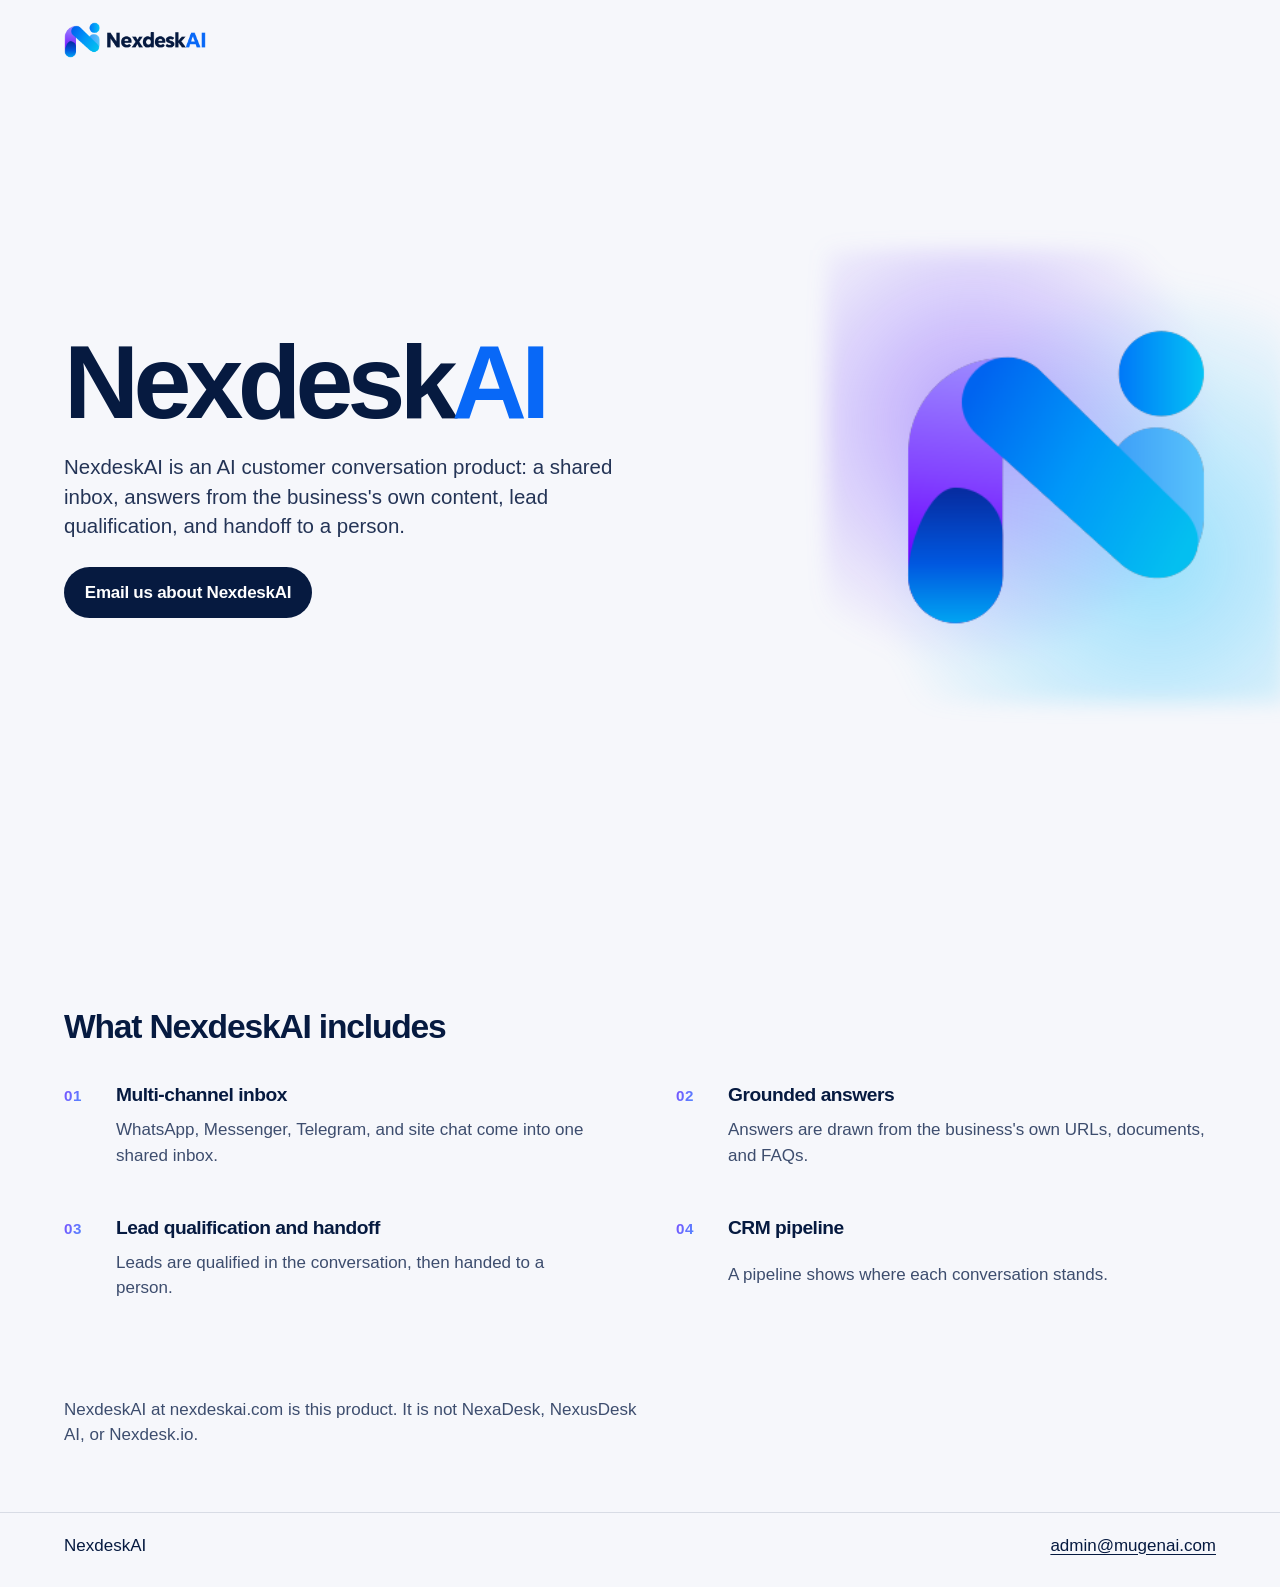
==== index.html @ 6600ffa2 "Add the NexdeskAI static landing page." ====
<!DOCTYPE html>
<html lang="en">
<head>
  <meta charset="utf-8">
  <meta name="viewport" content="width=device-width, initial-scale=1">
  <title>NexdeskAI</title>
  <meta name="description" content="NexdeskAI at nexdeskai.com: a shared inbox, answers from the business's own content, lead qualification, handoff to a person, and a CRM pipeline.">
  <meta name="robots" content="index, follow">
  <meta name="color-scheme" content="light">
  <meta name="theme-color" content="#f6f7fb">
  <link rel="canonical" href="https://nexdeskai.com/">
  <link rel="icon" href="assets/nexdeskai-mark.png" type="image/png">
  <meta property="og:title" content="NexdeskAI">
  <meta property="og:description" content="NexdeskAI at nexdeskai.com: a shared inbox, answers from the business's own content, lead qualification, handoff to a person, and a CRM pipeline.">
  <meta property="og:url" content="https://nexdeskai.com/">
  <meta property="og:type" content="website">
  <meta property="og:image" content="https://nexdeskai.com/assets/og.png">
  <meta property="og:image:width" content="1200">
  <meta property="og:image:height" content="630">
  <meta property="og:image:alt" content="NexdeskAI">
  <meta property="og:locale" content="en_US">
  <meta name="twitter:card" content="summary_large_image">
  <meta name="twitter:title" content="NexdeskAI">
  <meta name="twitter:description" content="NexdeskAI at nexdeskai.com: a shared inbox, answers from the business's own content, lead qualification, handoff to a person, and a CRM pipeline.">
  <meta name="twitter:image" content="https://nexdeskai.com/assets/og.png">
  <link rel="stylesheet" href="css/site.css">
  <script type="application/ld+json">
  {
    "@context": "https://schema.org",
    "@graph": [
      {
        "@type": "Organization",
        "@id": "https://nexdeskai.com/#organization",
        "name": "NexdeskAI",
        "url": "https://nexdeskai.com/",
        "email": "admin@mugenai.com",
        "logo": "https://nexdeskai.com/assets/nexdeskai-mark.png"
      },
      {
        "@type": "SoftwareApplication",
        "@id": "https://nexdeskai.com/#software",
        "name": "NexdeskAI",
        "url": "https://nexdeskai.com/",
        "email": "admin@mugenai.com",
        "applicationCategory": "BusinessApplication",
        "operatingSystem": "Web",
        "description": "NexdeskAI is an AI customer conversation product with a shared inbox, answers from the business's own content, lead qualification, handoff to a person, and a CRM pipeline.",
        "provider": {
          "@id": "https://nexdeskai.com/#organization"
        }
      }
    ]
  }
  </script>
</head>
<body id="top">
  <a class="skip" href="#content">Skip to content</a>
  <main id="content">
    <section class="hero">
      <div class="frame">
        <header>
          <a class="brand" href="./">
            <img src="assets/nexdeskai-wordmark.png" alt="NexdeskAI" width="1800" height="457">
          </a>
        </header>
        <div class="hero-main">
          <div class="hero-copy">
            <h1>Nexdesk<span class="ai">AI</span></h1>
            <p class="lede">NexdeskAI is an AI customer conversation product: a shared inbox, answers from the business's own content, lead qualification, and handoff to a person.</p>
            <a class="btn" href="mailto:admin@mugenai.com?subject=Inquiry%20about%20NexdeskAI">Email us about NexdeskAI</a>
          </div>
          <div class="mark-wrap">
            <img src="assets/nexdeskai-mark.png" alt="" width="238" height="234">
          </div>
        </div>
      </div>
    </section>

    <section class="band" aria-labelledby="product-heading">
      <div class="frame">
        <h2 id="product-heading">What NexdeskAI includes</h2>
        <ol class="features">
          <li class="feature">
            <p class="num" aria-hidden="true">01</p>
            <h3>Multi-channel inbox</h3>
            <p>WhatsApp, Messenger, Telegram, and site chat come into one shared inbox.</p>
          </li>
          <li class="feature">
            <p class="num" aria-hidden="true">02</p>
            <h3>Grounded answers</h3>
            <p>Answers are drawn from the business's own URLs, documents, and FAQs.</p>
          </li>
          <li class="feature">
            <p class="num" aria-hidden="true">03</p>
            <h3>Lead qualification and handoff</h3>
            <p>Leads are qualified in the conversation, then handed to a person.</p>
          </li>
          <li class="feature">
            <p class="num" aria-hidden="true">04</p>
            <h3>CRM pipeline</h3>
            <p>A pipeline shows where each conversation stands.</p>
          </li>
        </ol>
      </div>
    </section>

    <section class="distinct" aria-label="Which product this is">
      <div class="frame">
        <p>NexdeskAI at nexdeskai.com is this product. It is not NexaDesk, NexusDesk AI, or Nexdesk.io.</p>
      </div>
    </section>
  </main>
  <footer class="foot">
    <div class="frame">
      <p>NexdeskAI</p>
      <p><a href="mailto:admin@mugenai.com?subject=Inquiry%20about%20NexdeskAI">admin@mugenai.com</a></p>
    </div>
  </footer>
</body>
</html>
---- css/site.css ----
:root {
  --bg: #f6f7fb;
  --ink: #061a40;
  --body: #243456;
  --quiet: #3d4d6e;
  --blue: #0868f7;
  --purple: #7b4dff;
  --cyan: #2ec5ff;
  --line: rgba(6, 26, 64, 0.12);
  --measure: 72rem;
}

*,
*::before,
*::after {
  box-sizing: border-box;
}

html {
  scroll-behavior: smooth;
}

body {
  margin: 0;
  background: var(--bg);
  color: var(--ink);
  font-family: Aptos, "Segoe UI", "Helvetica Neue", Helvetica, Arial, sans-serif;
  font-size: 1.0625rem;
  line-height: 1.5;
  text-rendering: optimizeLegibility;
  -webkit-font-smoothing: antialiased;
}

img {
  max-width: 100%;
  height: auto;
  display: block;
}

:focus-visible {
  outline: 3px solid var(--purple);
  outline-offset: 3px;
}

.skip {
  position: absolute;
  left: 1rem;
  top: 0;
  transform: translateY(-120%);
  background: var(--ink);
  color: #fff;
  padding: 0.6rem 0.9rem;
  z-index: 2;
  text-decoration: none;
}

.skip:focus {
  transform: none;
}

.frame {
  width: min(var(--measure), calc(100% - 2.5rem));
  margin-inline: auto;
}

.hero {
  overflow: hidden;
}

.hero .frame {
  min-height: 100dvh;
  display: flex;
  flex-direction: column;
  padding-top: 1.15rem;
  padding-bottom: 2.5rem;
}

.brand {
  display: inline-flex;
  width: fit-content;
  text-decoration: none;
}

.brand img {
  height: 28px;
  width: auto;
}

.hero-main {
  flex: 1;
  display: flex;
  flex-direction: column;
  justify-content: flex-end;
  gap: 2.25rem;
  min-width: 0;
  padding-top: 2.5rem;
}

.hero-copy {
  min-width: 0;
}

.hero-copy h1 {
  margin: 0;
  max-width: 100%;
  font-size: clamp(2.7rem, 12.5vw, 6.5rem);
  line-height: 0.9;
  letter-spacing: -0.055em;
  font-weight: 600;
  white-space: nowrap;
}

.ai {
  color: var(--blue);
}

.lede {
  margin: 1.15rem 0 0;
  max-width: 36rem;
  color: var(--body);
  font-size: 1.125rem;
  line-height: 1.45;
}

.btn {
  display: inline-flex;
  align-items: center;
  justify-content: center;
  margin-top: 1.6rem;
  min-height: 3rem;
  padding: 0.8rem 1.3rem;
  border-radius: 999px;
  background: var(--ink);
  color: #fff;
  text-decoration: none;
  font-weight: 600;
  letter-spacing: -0.015em;
  transition: background-color 0.2s ease;
}

.btn:hover {
  background: #0c2c68;
}

.mark-wrap {
  position: relative;
  width: 7.25rem;
  align-self: flex-end;
}

.mark-wrap::before {
  content: "";
  position: absolute;
  z-index: 0;
  inset: -16%;
  background:
    radial-gradient(circle at 32% 38%, rgba(123, 77, 255, 0.5), transparent 58%),
    radial-gradient(circle at 72% 68%, rgba(46, 197, 255, 0.45), transparent 62%);
  filter: blur(10px);
  pointer-events: none;
}

.mark-wrap img {
  position: relative;
  z-index: 1;
  width: 100%;
  height: auto;
}

.band {
  padding: 4.75rem 0 0.5rem;
}

.band h2 {
  margin: 0 0 2.15rem;
  font-size: clamp(1.6rem, 3vw, 2.1rem);
  line-height: 1.15;
  letter-spacing: -0.035em;
  font-weight: 600;
}

.features {
  list-style: none;
  margin: 0;
  padding: 0;
  display: grid;
  gap: 2.15rem;
}

.feature {
  display: grid;
  grid-template-columns: 2.6rem minmax(0, 1fr);
  column-gap: 0.65rem;
  align-items: baseline;
}

.num {
  margin: 0;
  color: #6246f5;
  font-size: 0.95rem;
  font-weight: 600;
  letter-spacing: 0.04em;
  font-variant-numeric: tabular-nums;
}

.feature h3 {
  margin: 0;
  font-size: 1.2rem;
  letter-spacing: -0.025em;
  font-weight: 600;
}

.feature .num + h3 + p {
  grid-column: 2;
  margin: 0.45rem 0 0;
  color: var(--quiet);
}

.distinct {
  padding: 4.75rem 0 3.25rem;
}

.distinct p {
  margin: 0;
  max-width: 36rem;
  color: var(--quiet);
}

.foot {
  border-top: 1px solid var(--line);
  padding: 1.25rem 0 1.8rem;
}

.foot .frame {
  display: flex;
  flex-wrap: wrap;
  gap: 0.4rem 1.5rem;
  justify-content: space-between;
  align-items: baseline;
}

.foot p {
  margin: 0;
}

.foot a {
  color: var(--ink);
  text-underline-offset: 0.2em;
}

@media (min-width: 800px) {
  .frame {
    width: min(var(--measure), calc(100% - 6rem));
  }

  .brand img {
    height: 36px;
  }

  .hero .frame {
    padding-top: 1.4rem;
    padding-bottom: 3.25rem;
  }

  .hero-main {
    display: grid;
    grid-template-columns: minmax(0, 1.25fr) minmax(11rem, 0.48fr);
    align-items: center;
    gap: 2rem 4rem;
  }

  .lede {
    font-size: 1.28rem;
    margin-top: 1.4rem;
  }

  .mark-wrap {
    width: min(20rem, 30vw);
    align-self: center;
    justify-self: end;
  }

  .mark-wrap::before {
    inset: -22%;
  }

  .features {
    grid-template-columns: 1fr 1fr;
    column-gap: 4.5rem;
    row-gap: 2.85rem;
  }

  .band {
    padding-top: 6.75rem;
  }

  .distinct {
    padding-top: 5.5rem;
    padding-bottom: 4rem;
  }
}

@media (prefers-reduced-motion: no-preference) {
  .hero-copy > * {
    animation: rise 0.75s cubic-bezier(0.22, 0.7, 0.2, 1) both;
  }

  .hero-copy > :nth-child(2) {
    animation-delay: 90ms;
  }

  .hero-copy > :nth-child(3) {
    animation-delay: 170ms;
  }

  .mark-wrap {
    animation: rise 0.9s cubic-bezier(0.22, 0.7, 0.2, 1) 120ms both;
  }
}

@keyframes rise {
  from {
    opacity: 0;
    transform: translateY(14px);
  }

  to {
    opacity: 1;
    transform: none;
  }
}

@media (prefers-reduced-motion: reduce) {
  html {
    scroll-behavior: auto;
  }
}

@supports (background-clip: text) {
  .num {
    background-image: linear-gradient(115deg, var(--purple), var(--cyan));
    -webkit-background-clip: text;
    background-clip: text;
    color: transparent;
  }
}

@media (forced-colors: active) {
  .mark-wrap::before {
    display: none;
  }

  .ai,
  .num {
    background-image: none;
    color: CanvasText;
    -webkit-text-fill-color: CanvasText;
  }

  .btn {
    border: 1px solid ButtonText;
  }
}

::selection {
  background: rgba(123, 77, 255, 0.2);
  color: var(--ink);
}
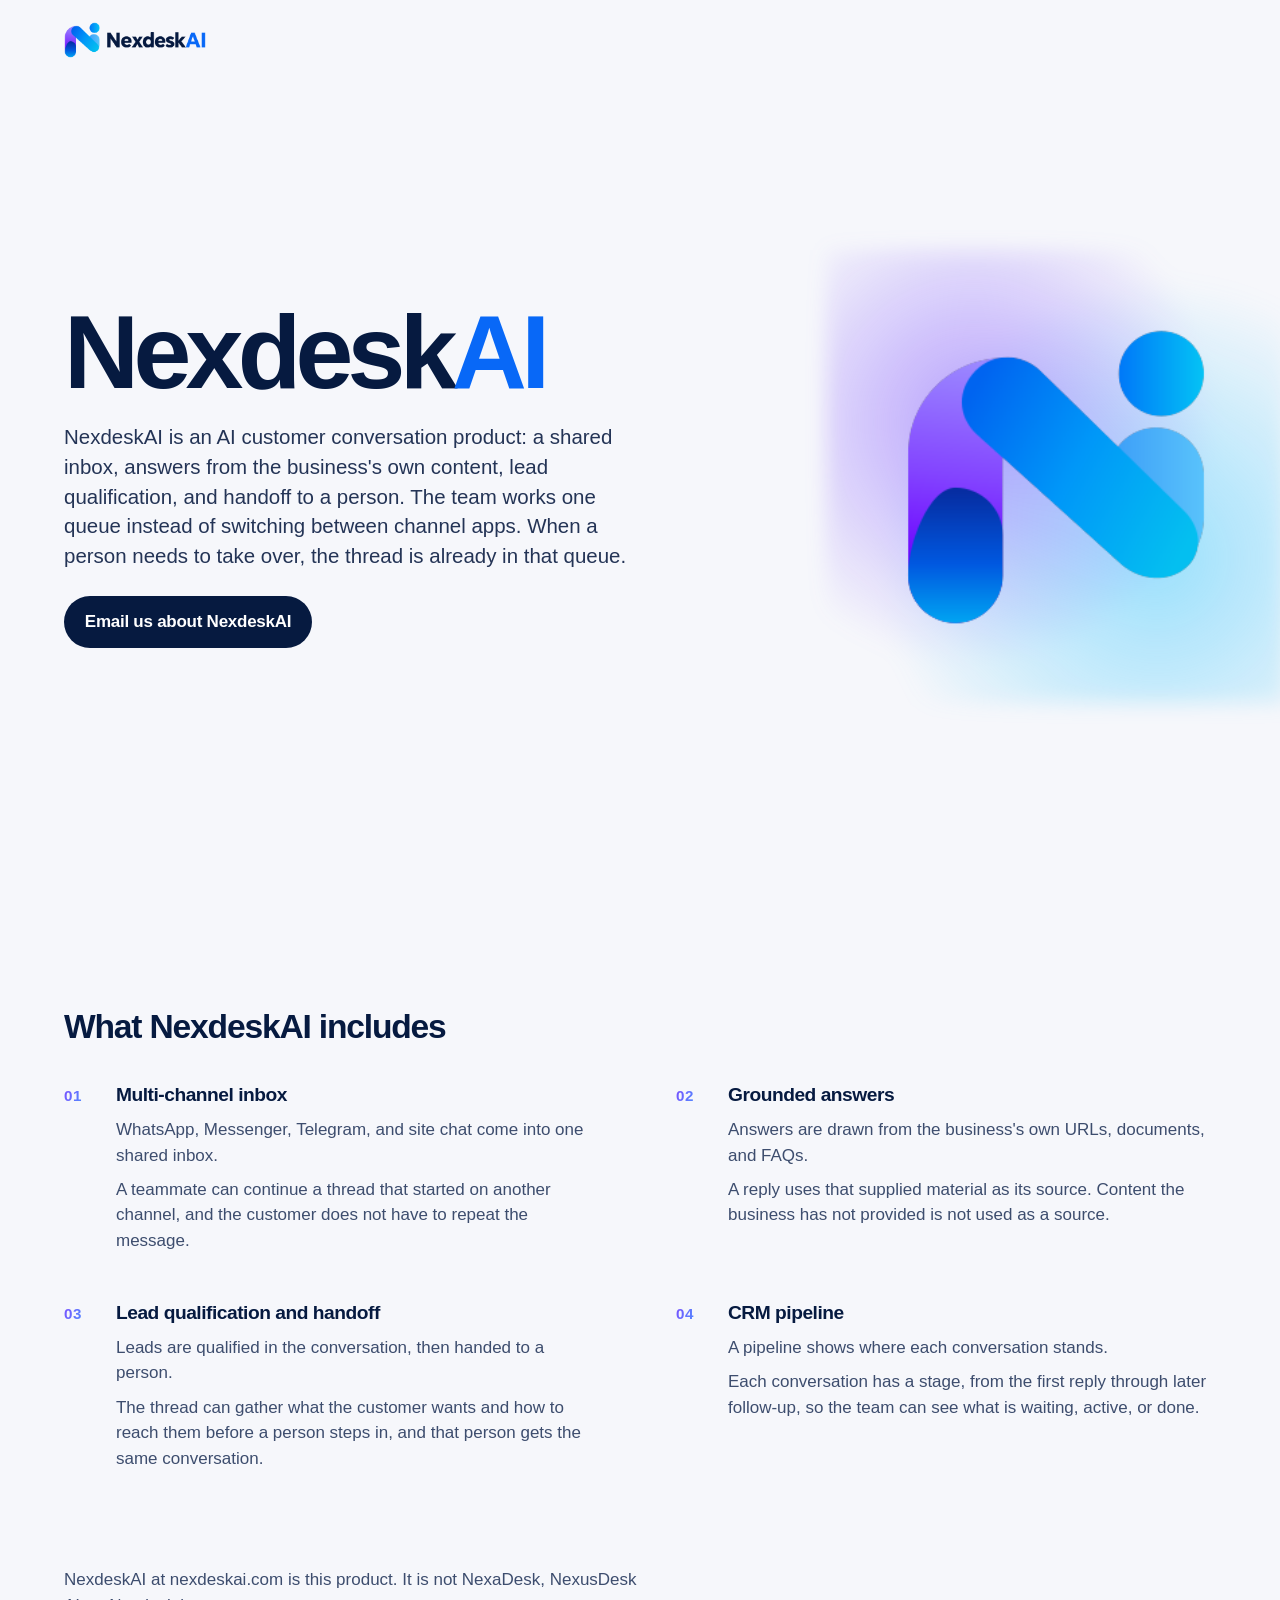
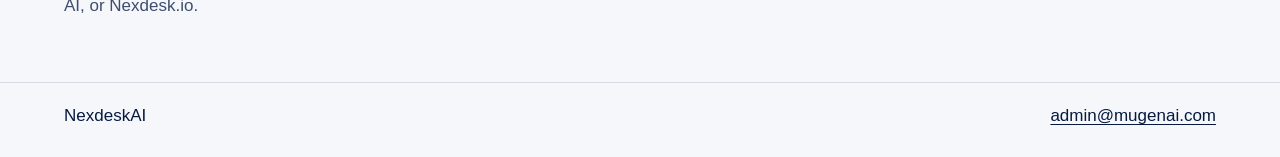
==== commit 9d2437e2: "Expand the NexdeskAI product copy on the landing page." ====
--- a/index.html
+++ b/index.html
@@ -66,7 +66,7 @@
         <div class="hero-main">
           <div class="hero-copy">
             <h1>Nexdesk<span class="ai">AI</span></h1>
-            <p class="lede">NexdeskAI is an AI customer conversation product: a shared inbox, answers from the business's own content, lead qualification, and handoff to a person.</p>
+            <p class="lede">NexdeskAI is an AI customer conversation product: a shared inbox, answers from the business's own content, lead qualification, and handoff to a person. The team works one queue instead of switching between channel apps. When a person needs to take over, the thread is already in that queue.</p>
             <a class="btn" href="mailto:admin@mugenai.com?subject=Inquiry%20about%20NexdeskAI">Email us about NexdeskAI</a>
           </div>
           <div class="mark-wrap">
@@ -82,23 +82,35 @@
         <ol class="features">
           <li class="feature">
             <p class="num" aria-hidden="true">01</p>
-            <h3>Multi-channel inbox</h3>
-            <p>WhatsApp, Messenger, Telegram, and site chat come into one shared inbox.</p>
+            <div class="feature-body">
+              <h3>Multi-channel inbox</h3>
+              <p>WhatsApp, Messenger, Telegram, and site chat come into one shared inbox.</p>
+              <p>A teammate can continue a thread that started on another channel, and the customer does not have to repeat the message.</p>
+            </div>
           </li>
           <li class="feature">
             <p class="num" aria-hidden="true">02</p>
-            <h3>Grounded answers</h3>
-            <p>Answers are drawn from the business's own URLs, documents, and FAQs.</p>
+            <div class="feature-body">
+              <h3>Grounded answers</h3>
+              <p>Answers are drawn from the business's own URLs, documents, and FAQs.</p>
+              <p>A reply uses that supplied material as its source. Content the business has not provided is not used as a source.</p>
+            </div>
           </li>
           <li class="feature">
             <p class="num" aria-hidden="true">03</p>
-            <h3>Lead qualification and handoff</h3>
-            <p>Leads are qualified in the conversation, then handed to a person.</p>
+            <div class="feature-body">
+              <h3>Lead qualification and handoff</h3>
+              <p>Leads are qualified in the conversation, then handed to a person.</p>
+              <p>The thread can gather what the customer wants and how to reach them before a person steps in, and that person gets the same conversation.</p>
+            </div>
           </li>
           <li class="feature">
             <p class="num" aria-hidden="true">04</p>
-            <h3>CRM pipeline</h3>
-            <p>A pipeline shows where each conversation stands.</p>
+            <div class="feature-body">
+              <h3>CRM pipeline</h3>
+              <p>A pipeline shows where each conversation stands.</p>
+              <p>Each conversation has a stage, from the first reply through later follow-up, so the team can see what is waiting, active, or done.</p>
+            </div>
           </li>
         </ol>
       </div>
--- a/css/site.css
+++ b/css/site.css
@@ -210,10 +210,13 @@
   font-weight: 600;
 }
 
-.feature .num + h3 + p {
-  grid-column: 2;
+.feature-body p {
   margin: 0.45rem 0 0;
   color: var(--quiet);
+}
+
+.feature-body p + p {
+  margin-top: 0.55rem;
 }
 
 .distinct {
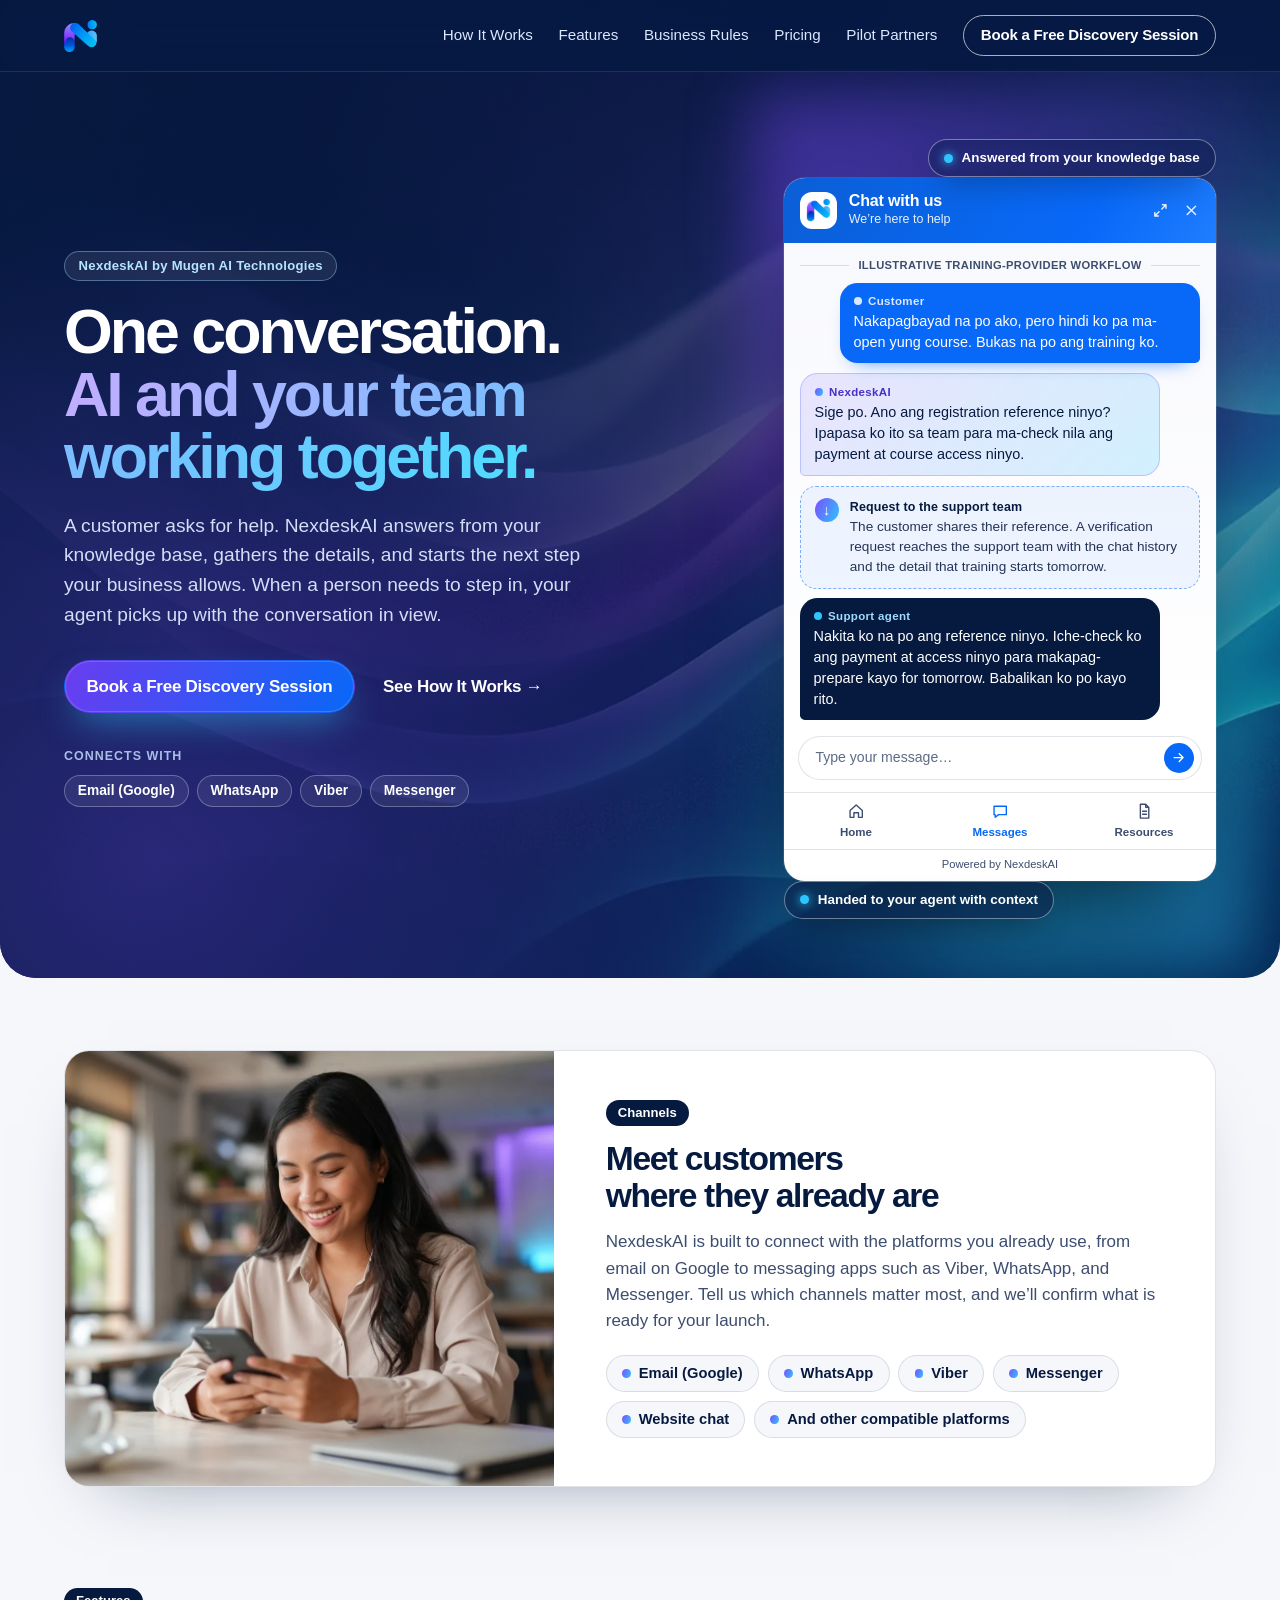
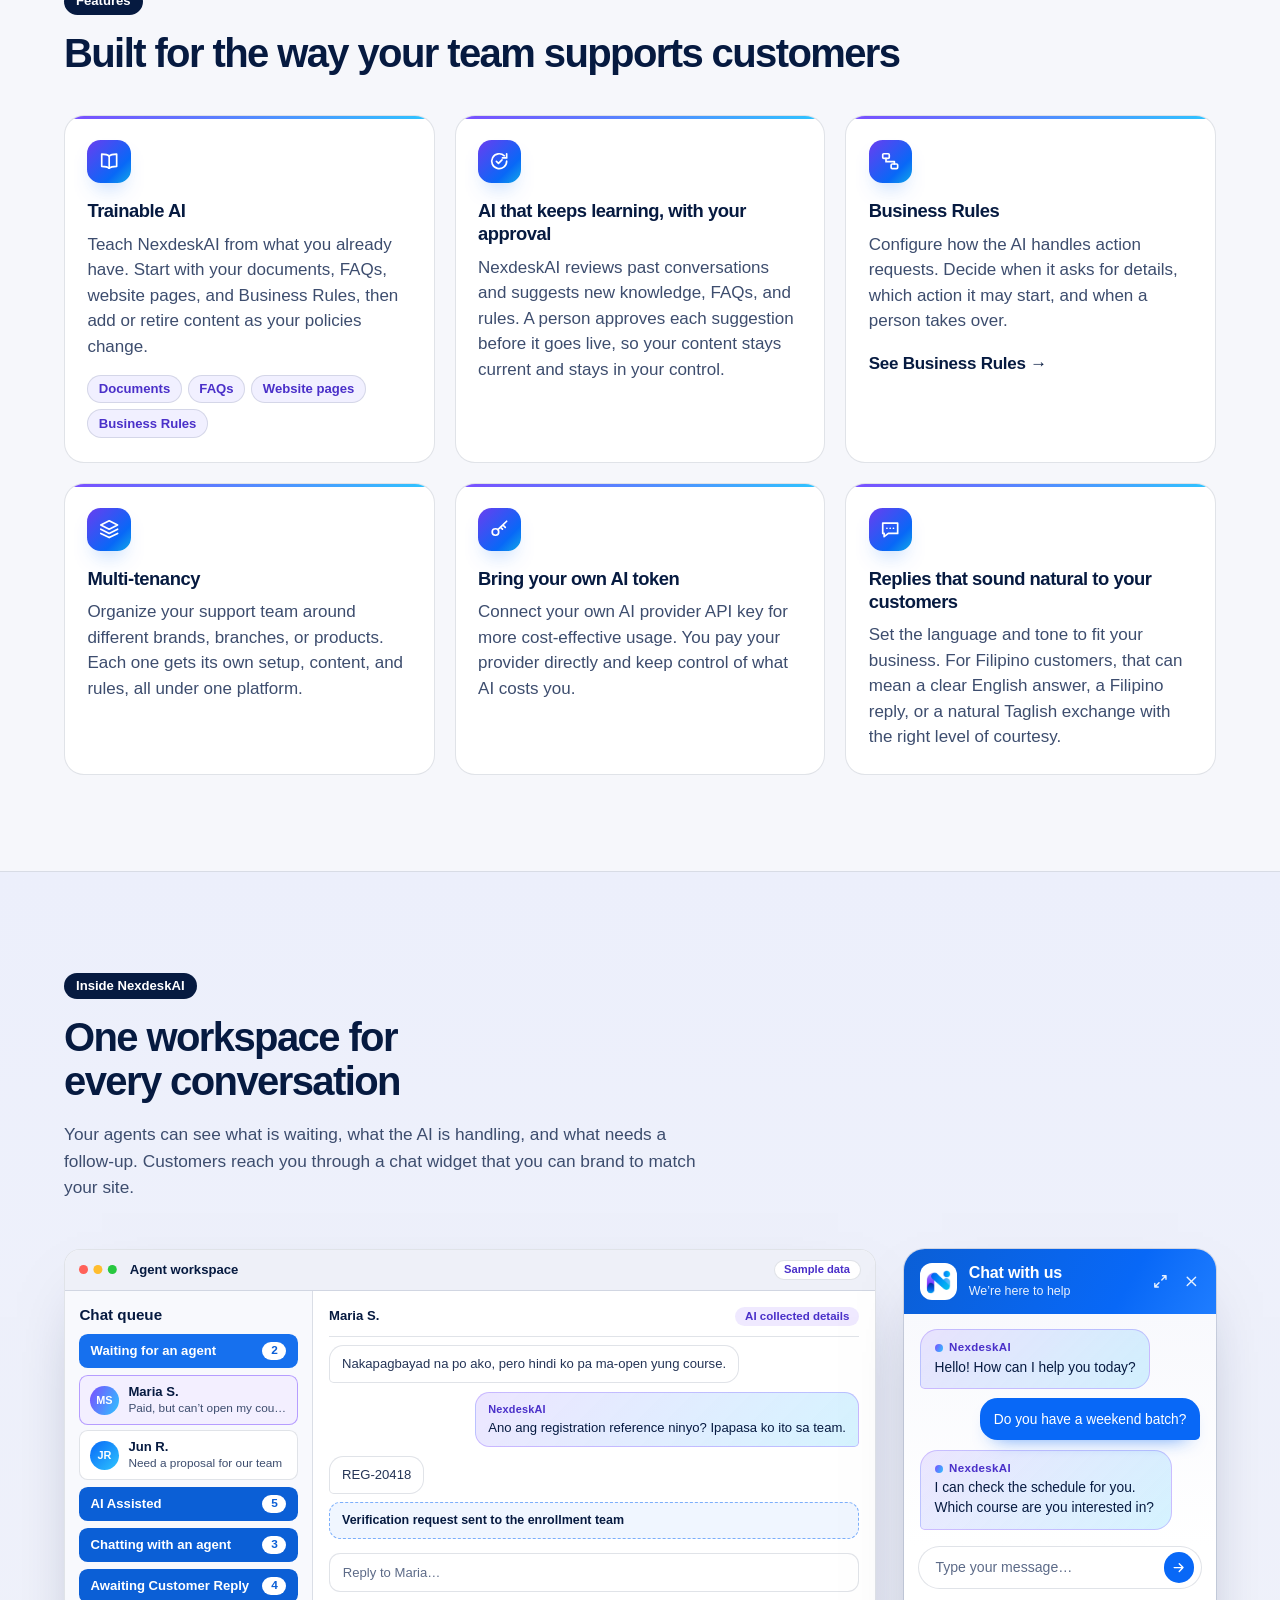
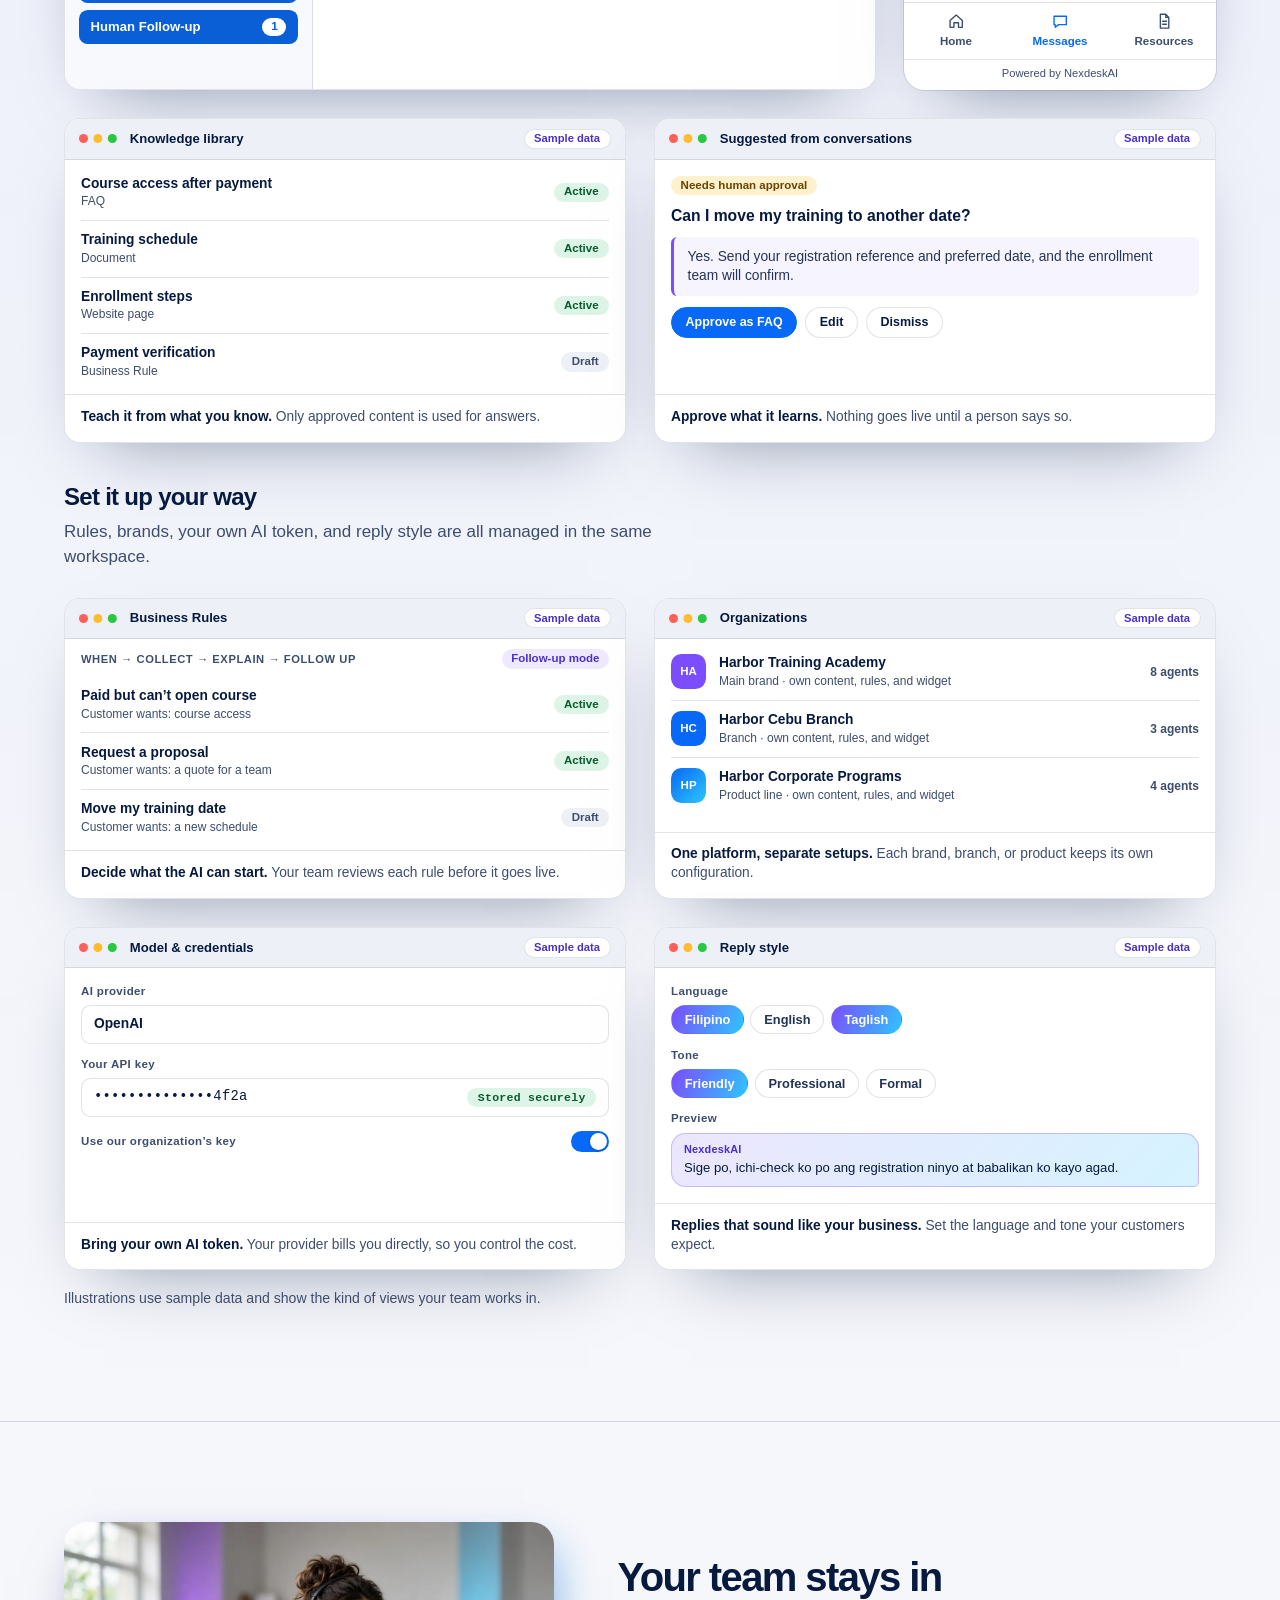
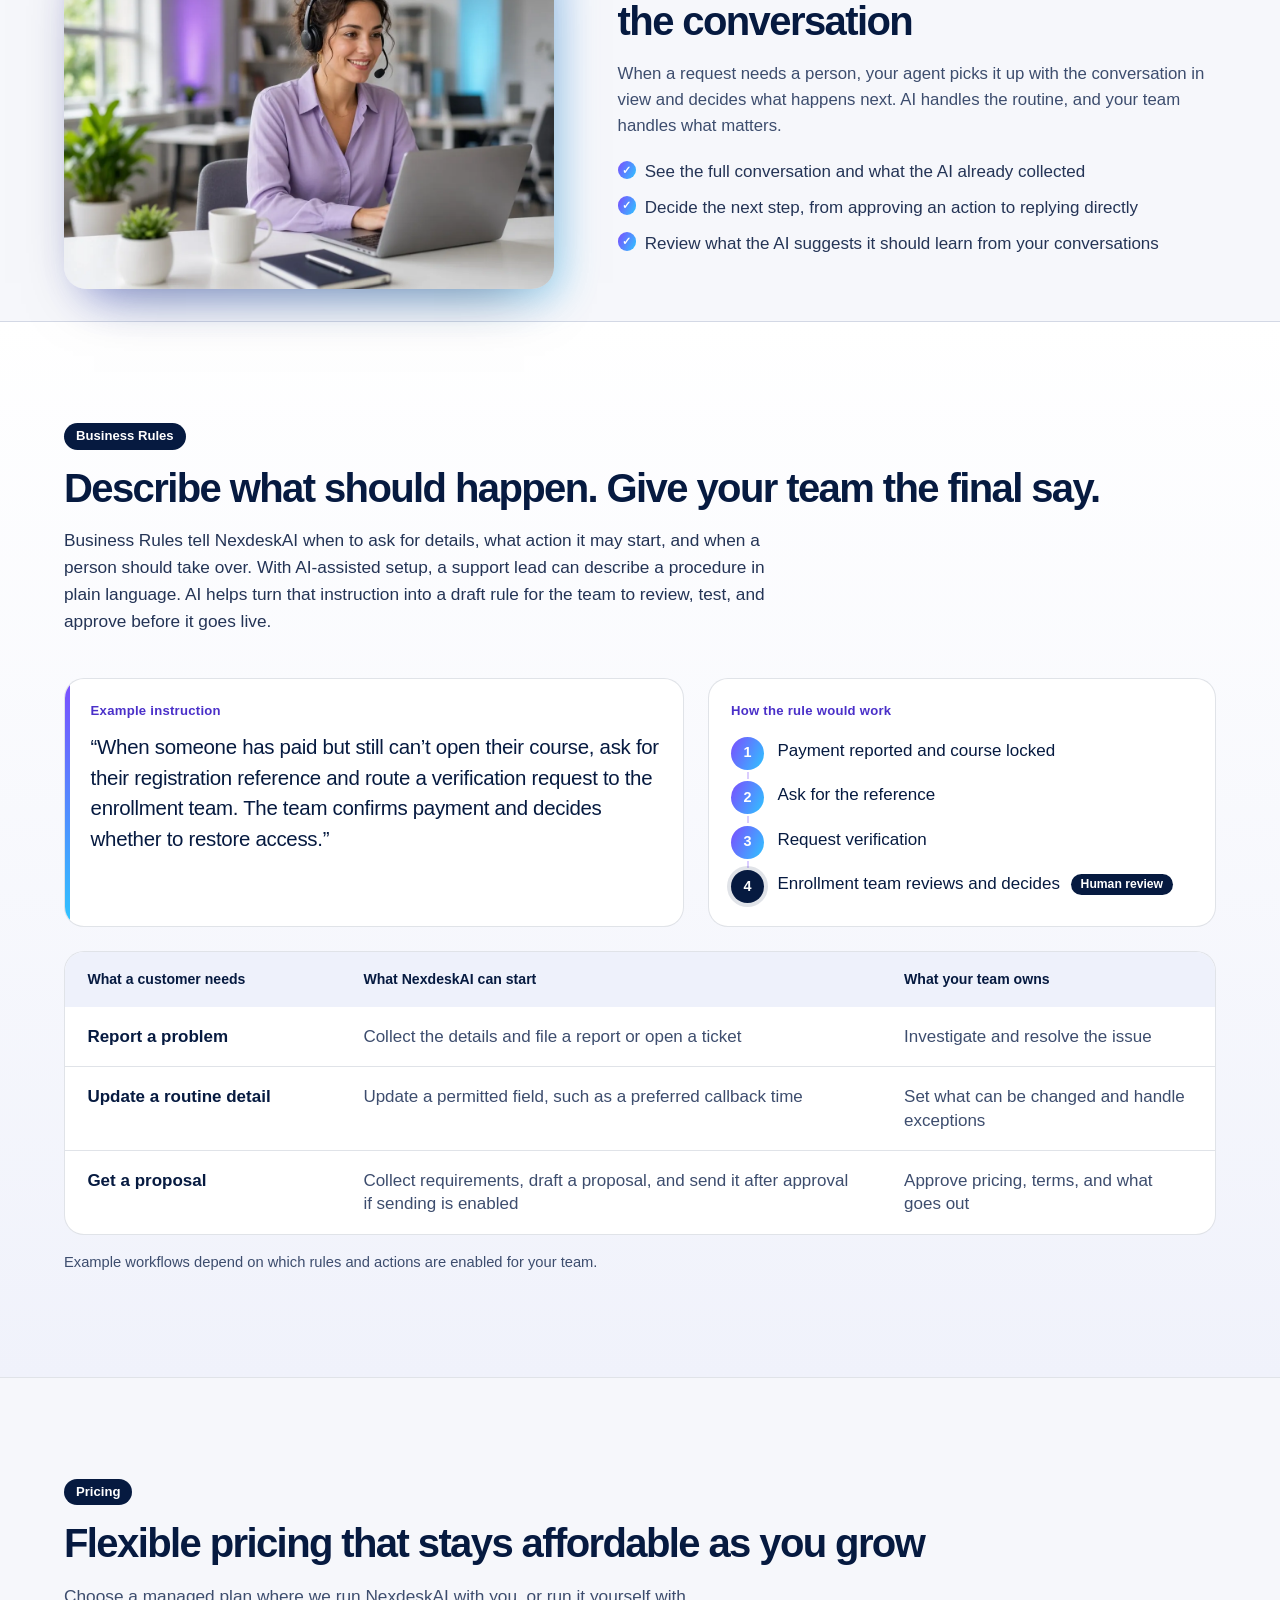
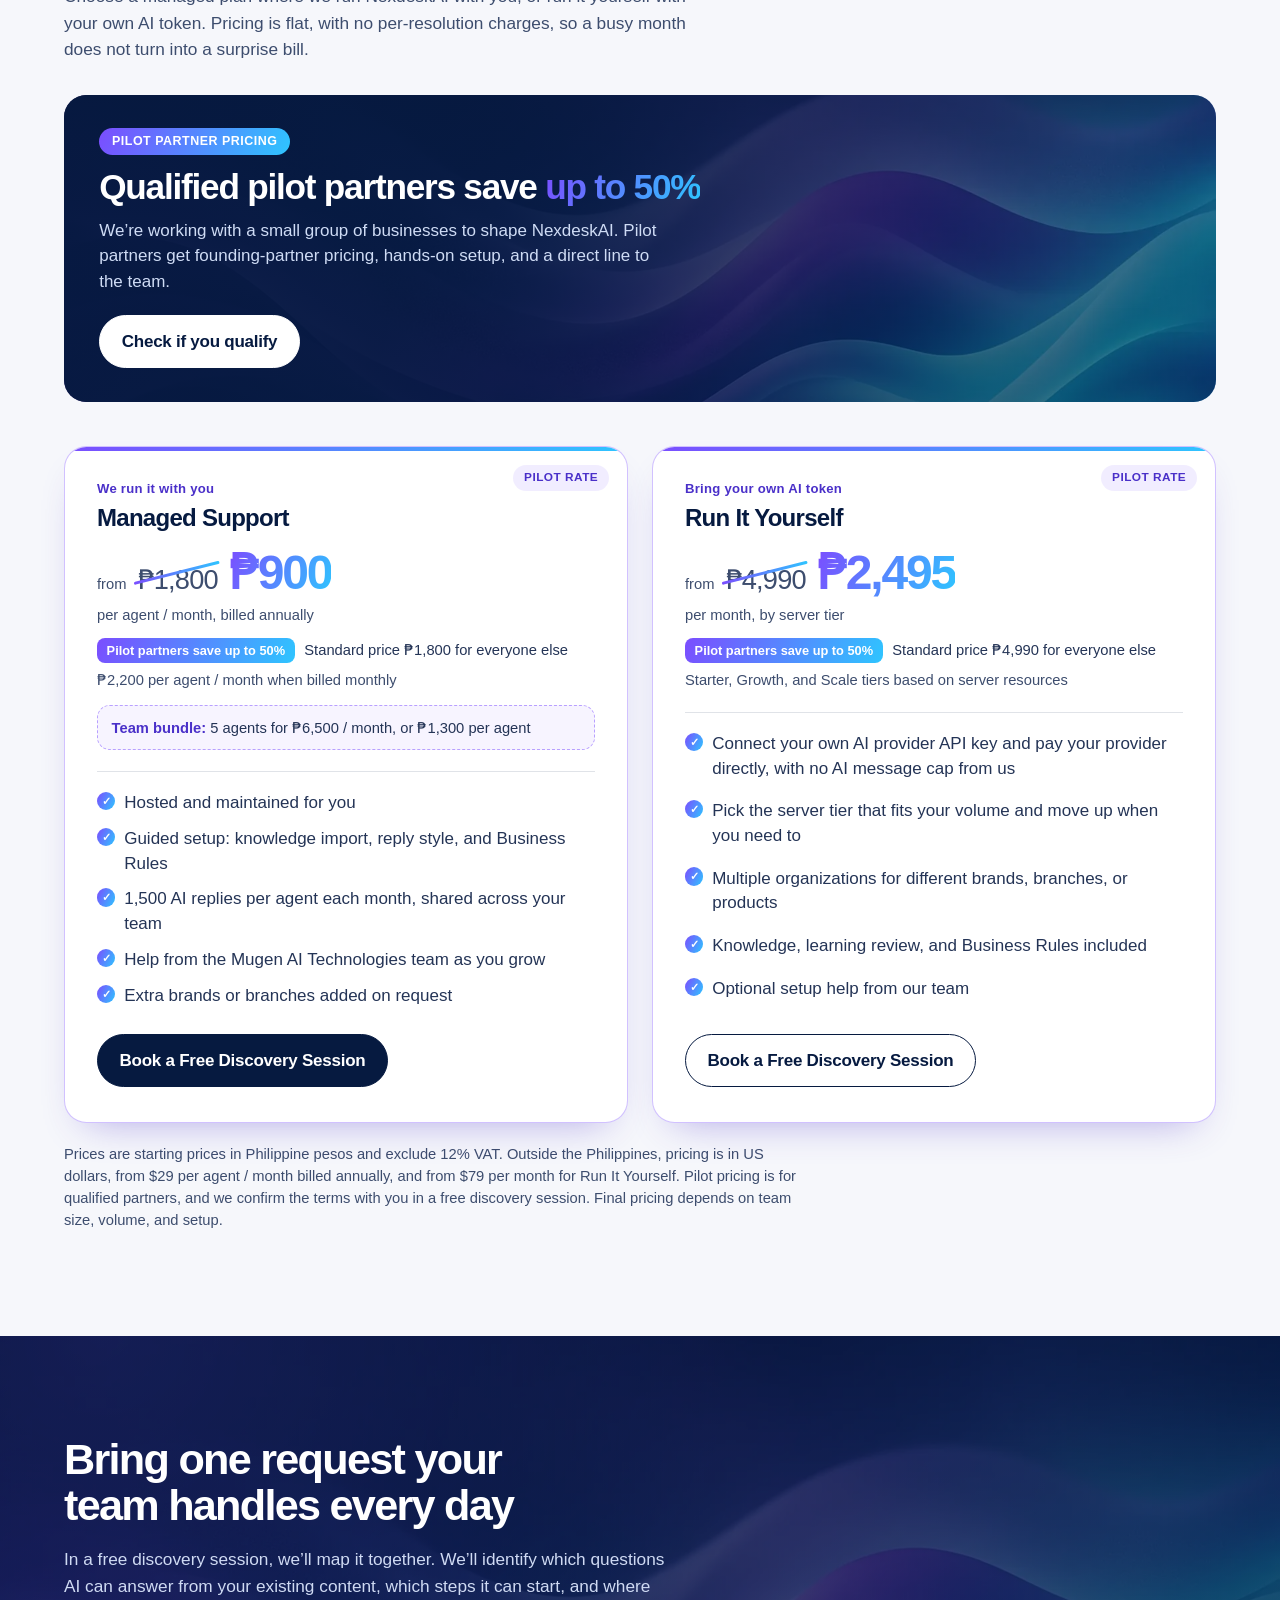
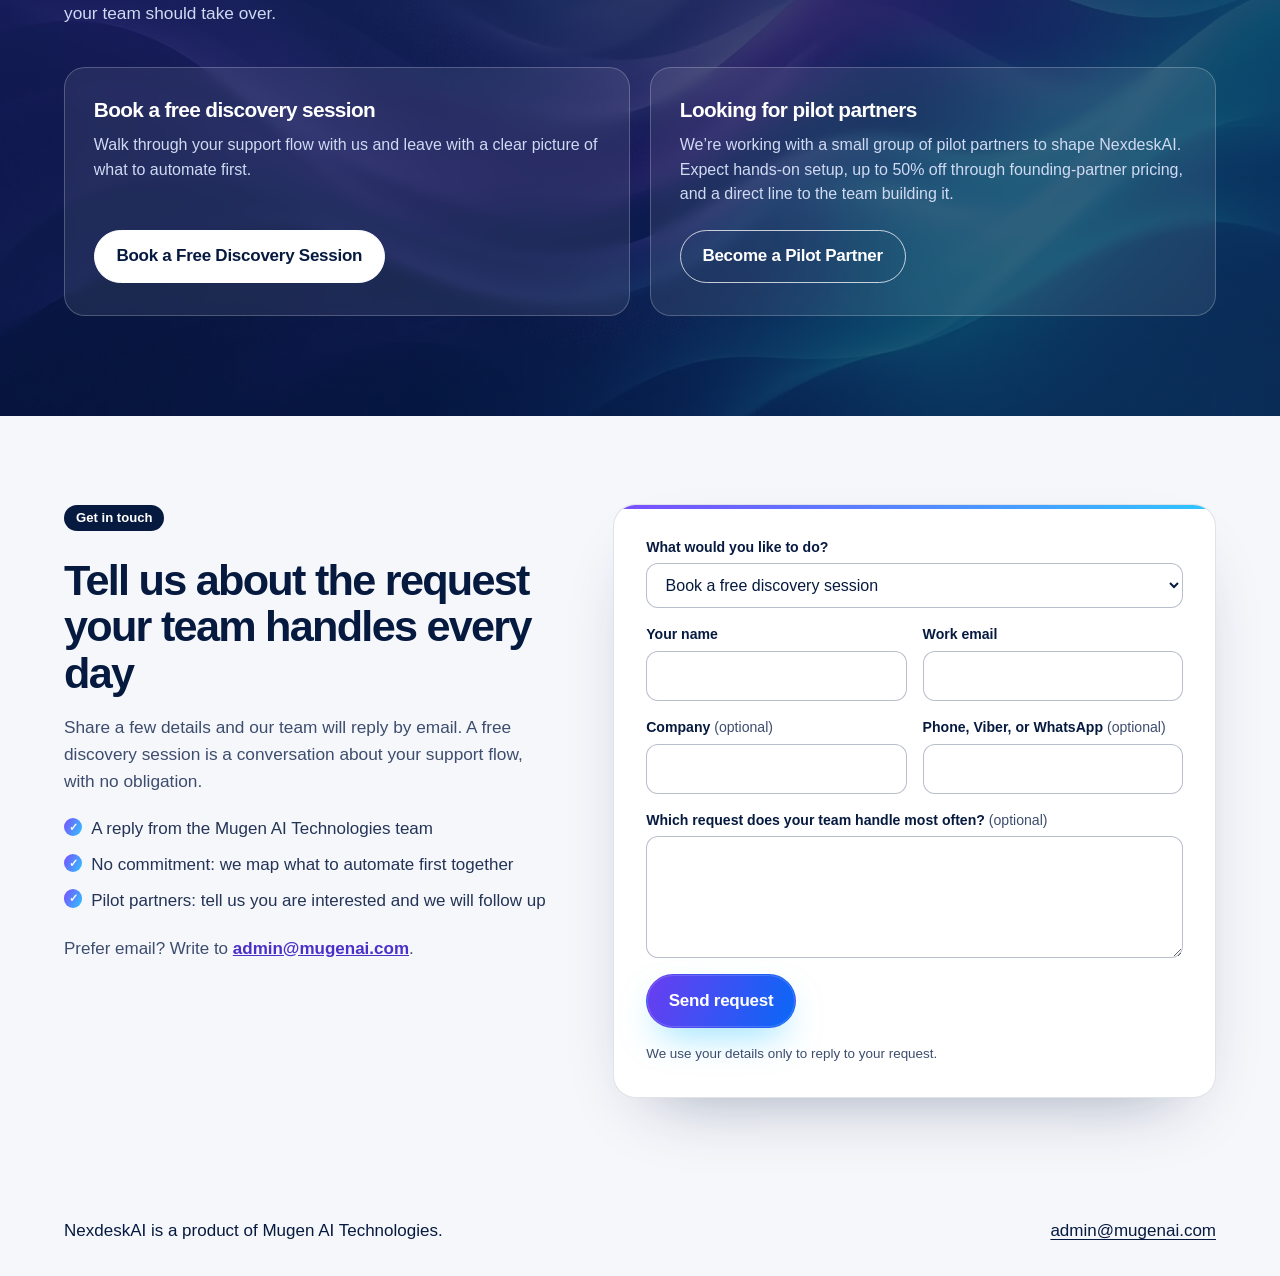
==== commit ee08ef78: "Rebuild landing page: new copy, pricing, product visuals, contact form, subtle motion." ====
--- a/index.html
+++ b/index.html
@@ -3,15 +3,19 @@
 <head>
   <meta charset="utf-8">
   <meta name="viewport" content="width=device-width, initial-scale=1">
-  <title>NexdeskAI</title>
-  <meta name="description" content="NexdeskAI at nexdeskai.com: a shared inbox, answers from the business's own content, lead qualification, handoff to a person, and a CRM pipeline.">
+  <title>NexdeskAI by Mugen AI Technologies | AI + Human Customer Support</title>
+  <meta name="description" content="NexdeskAI brings AI and agents together in one support workspace. Use your knowledge base to answer questions and Business Rules to start the next step.">
   <meta name="robots" content="index, follow">
   <meta name="color-scheme" content="light">
-  <meta name="theme-color" content="#f6f7fb">
+  <meta name="theme-color" content="#061a40">
   <link rel="canonical" href="https://nexdeskai.com/">
-  <link rel="icon" href="assets/nexdeskai-mark.png" type="image/png">
-  <meta property="og:title" content="NexdeskAI">
-  <meta property="og:description" content="NexdeskAI at nexdeskai.com: a shared inbox, answers from the business's own content, lead qualification, handoff to a person, and a CRM pipeline.">
+  <link rel="icon" href="https://nexdeskai.com/assets/favicon.ico" sizes="any">
+  <link rel="icon" type="image/png" sizes="48x48" href="https://nexdeskai.com/assets/favicon-48.png">
+  <link rel="icon" type="image/png" sizes="192x192" href="https://nexdeskai.com/assets/favicon-192.png">
+  <link rel="apple-touch-icon" sizes="180x180" href="https://nexdeskai.com/assets/apple-touch-icon.png">
+  <meta property="og:site_name" content="NexdeskAI">
+  <meta property="og:title" content="NexdeskAI by Mugen AI Technologies | AI + Human Customer Support">
+  <meta property="og:description" content="NexdeskAI brings AI and agents together in one support workspace. Use your knowledge base to answer questions and Business Rules to start the next step.">
   <meta property="og:url" content="https://nexdeskai.com/">
   <meta property="og:type" content="website">
   <meta property="og:image" content="https://nexdeskai.com/assets/og.png">
@@ -20,8 +24,8 @@
   <meta property="og:image:alt" content="NexdeskAI">
   <meta property="og:locale" content="en_US">
   <meta name="twitter:card" content="summary_large_image">
-  <meta name="twitter:title" content="NexdeskAI">
-  <meta name="twitter:description" content="NexdeskAI at nexdeskai.com: a shared inbox, answers from the business's own content, lead qualification, handoff to a person, and a CRM pipeline.">
+  <meta name="twitter:title" content="NexdeskAI by Mugen AI Technologies | AI + Human Customer Support">
+  <meta name="twitter:description" content="NexdeskAI brings AI and agents together in one support workspace. Use your knowledge base to answer questions and Business Rules to start the next step.">
   <meta name="twitter:image" content="https://nexdeskai.com/assets/og.png">
   <link rel="stylesheet" href="css/site.css">
   <script type="application/ld+json">
@@ -34,7 +38,12 @@
         "name": "NexdeskAI",
         "url": "https://nexdeskai.com/",
         "email": "admin@mugenai.com",
-        "logo": "https://nexdeskai.com/assets/nexdeskai-mark.png"
+        "logo": "https://nexdeskai.com/assets/nexdeskai-mark.png",
+        "parentOrganization": {
+          "@type": "Organization",
+          "name": "Mugen AI Technologies",
+          "email": "admin@mugenai.com"
+        }
       },
       {
         "@type": "SoftwareApplication",
@@ -44,7 +53,11 @@
         "email": "admin@mugenai.com",
         "applicationCategory": "BusinessApplication",
         "operatingSystem": "Web",
-        "description": "NexdeskAI is an AI customer conversation product with a shared inbox, answers from the business's own content, lead qualification, handoff to a person, and a CRM pipeline.",
+        "description": "NexdeskAI brings AI and agents together in one support workspace. It answers questions from a business's knowledge base and uses Business Rules to start the next step, with a person taking over when needed.",
+        "publisher": {
+          "@type": "Organization",
+          "name": "Mugen AI Technologies"
+        },
         "provider": {
           "@id": "https://nexdeskai.com/#organization"
         }
@@ -55,78 +68,529 @@
 </head>
 <body id="top">
   <a class="skip" href="#content">Skip to content</a>
+  <header class="site-header">
+    <div class="frame bar">
+      <a class="brand" href="./">
+        <picture>
+          <source media="(min-width: 1020px)" srcset="assets/nexdeskai-wordmark-light.png" width="1800" height="457">
+          <img src="assets/nexdeskai-mark-header.png" alt="NexdeskAI" width="222" height="218">
+        </picture>
+      </a>
+      <nav class="nav" aria-label="Page sections">
+        <a href="#how-it-works">How It Works</a>
+        <a href="#features">Features</a>
+        <a href="#business-rules">Business Rules</a>
+        <a href="#pricing">Pricing</a>
+        <a href="#pilot">Pilot Partners</a>
+        <a class="btn btn--ghost btn--sm" href="#contact" data-interest="discovery">Book a Free Discovery Session</a>
+      </nav>
+    </div>
+  </header>
+
   <main id="content">
     <section class="hero">
       <div class="frame">
-        <header>
-          <a class="brand" href="./">
-            <img src="assets/nexdeskai-wordmark.png" alt="NexdeskAI" width="1800" height="457">
-          </a>
-        </header>
-        <div class="hero-main">
+        <div class="hero-grid">
           <div class="hero-copy">
-            <h1>Nexdesk<span class="ai">AI</span></h1>
-            <p class="lede">NexdeskAI is an AI customer conversation product: a shared inbox, answers from the business's own content, lead qualification, and handoff to a person. The team works one queue instead of switching between channel apps. When a person needs to take over, the thread is already in that queue.</p>
-            <a class="btn" href="mailto:admin@mugenai.com?subject=Inquiry%20about%20NexdeskAI">Email us about NexdeskAI</a>
-          </div>
-          <div class="mark-wrap">
-            <img src="assets/nexdeskai-mark.png" alt="" width="238" height="234">
-          </div>
-        </div>
-      </div>
-    </section>
-
-    <section class="band" aria-labelledby="product-heading">
-      <div class="frame">
-        <h2 id="product-heading">What NexdeskAI includes</h2>
-        <ol class="features">
-          <li class="feature">
-            <p class="num" aria-hidden="true">01</p>
-            <div class="feature-body">
-              <h3>Multi-channel inbox</h3>
-              <p>WhatsApp, Messenger, Telegram, and site chat come into one shared inbox.</p>
-              <p>A teammate can continue a thread that started on another channel, and the customer does not have to repeat the message.</p>
-            </div>
+            <p class="eyebrow">NexdeskAI by Mugen AI Technologies</p>
+            <h1>One conversation. <span class="grad">AI and your team working together.</span></h1>
+            <p class="lede">A customer asks for help. NexdeskAI answers from your knowledge base, gathers the details, and starts the next step your business allows. When a person needs to step in, your agent picks up with the conversation in view.</p>
+            <div class="actions">
+              <a class="btn btn--glow" href="#contact" data-interest="discovery">Book a Free Discovery Session</a>
+              <a class="link-arrow" href="#how-it-works">See How It Works</a>
+            </div>
+            <div class="hero-channels">
+              <p>Connects with</p>
+              <ul>
+                <li>Email (Google)</li>
+                <li>WhatsApp</li>
+                <li>Viber</li>
+                <li>Messenger</li>
+              </ul>
+            </div>
+          </div>
+
+          <div class="convo-wrap">
+            <span class="float float--ai" aria-hidden="true">Answered from your knowledge base</span>
+            <section class="convo" id="how-it-works" aria-labelledby="how-heading">
+              <h2 class="sr-only" id="how-heading">See what happens when a customer needs help</h2>
+
+              <div class="wgt">
+                <div class="wgt-head">
+                  <img class="wgt-mark" src="assets/nexdeskai-mark.png" alt="" width="238" height="234">
+                  <div class="wgt-title">
+                    <strong>Chat with us</strong>
+                    <small>We&rsquo;re here to help</small>
+                  </div>
+                  <span class="wgt-icons" aria-hidden="true">
+                    <svg viewBox="0 0 24 24"><path d="M15 4h5v5M9 20H4v-5M20 4l-6 6M4 20l6-6"/></svg>
+                    <svg viewBox="0 0 24 24"><path d="M6 6l12 12M18 6L6 18"/></svg>
+                  </span>
+                </div>
+
+                <ol class="wgt-thread">
+                  <li class="wb-divider">Illustrative training-provider workflow</li>
+                  <li class="wb wb--cust">
+                    <p class="wb-who">Customer</p>
+                    <p lang="fil">Nakapagbayad na po ako, pero hindi ko pa ma-open yung course. Bukas na po ang training ko.</p>
+                  </li>
+                  <li class="wb wb--ai">
+                    <p class="wb-who">NexdeskAI</p>
+                    <p lang="fil">Sige po. Ano ang registration reference ninyo? Ipapasa ko ito sa team para ma-check nila ang payment at course access ninyo.</p>
+                  </li>
+                  <li class="wb-event">
+                    <span class="event-icon" aria-hidden="true">&darr;</span>
+                    <p><strong>Request to the support team</strong>The customer shares their reference. A verification request reaches the support team with the chat history and the detail that training starts tomorrow.</p>
+                  </li>
+                  <li class="wb wb--agent">
+                    <p class="wb-who">Support agent</p>
+                    <p lang="fil">Nakita ko na po ang reference ninyo. Iche-check ko ang payment at access ninyo para makapag-prepare kayo for tomorrow. Babalikan ko po kayo rito.</p>
+                  </li>
+                </ol>
+
+                <div class="wgt-input" aria-hidden="true">
+                  <span>Type your message&hellip;</span>
+                  <span class="wgt-send"><svg viewBox="0 0 24 24"><path d="M5 12h14M13 6l6 6-6 6"/></svg></span>
+                </div>
+                <div class="wgt-tabs" aria-hidden="true">
+                  <span><svg viewBox="0 0 24 24"><path d="M4 11l8-7 8 7v9h-5v-6H9v6H4z"/></svg>Home</span>
+                  <span class="is-on"><svg viewBox="0 0 24 24"><path d="M4 5.5h16v11H10l-4.5 3.5v-3.5H4z"/></svg>Messages</span>
+                  <span><svg viewBox="0 0 24 24"><path d="M7 3h7l4 4v14H7zM14 3v4h4M10 12h5M10 16h5"/></svg>Resources</span>
+                </div>
+                <p class="wgt-foot" aria-hidden="true">Powered by NexdeskAI</p>
+              </div>
+            </section>
+            <span class="float float--agent" aria-hidden="true">Handed to your agent with context</span>
+          </div>
+        </div>
+      </div>
+    </section>
+
+    <section class="integrations" id="integrations" aria-labelledby="integrations-heading">
+      <div class="frame">
+        <div class="integrations-card">
+          <figure class="integrations-photo">
+            <img src="assets/customer-phone.webp" alt="A smiling customer typing a message on her phone at a cafe table." width="1200" height="900" loading="lazy" decoding="async">
+          </figure>
+          <div class="integrations-copy">
+            <p class="kicker">Channels</p>
+            <h2 id="integrations-heading">Meet customers where they already are</h2>
+            <p>NexdeskAI is built to connect with the platforms you already use, from email on Google to messaging apps such as Viber, WhatsApp, and Messenger. Tell us which channels matter most, and we&rsquo;ll confirm what is ready for your launch.</p>
+            <ul class="chips" aria-label="Channels and platforms">
+              <li>Email (Google)</li>
+              <li>WhatsApp</li>
+              <li>Viber</li>
+              <li>Messenger</li>
+              <li>Website chat</li>
+              <li>And other compatible platforms</li>
+            </ul>
+          </div>
+        </div>
+      </div>
+    </section>
+
+    <section class="features" id="features" aria-labelledby="features-heading">
+      <div class="frame">
+        <p class="kicker">Features</p>
+        <h2 id="features-heading">Built for the way your team supports customers</h2>
+        <ul class="cards">
+          <li class="card">
+            <span class="icon" aria-hidden="true"><svg viewBox="0 0 24 24"><path d="M12 6.5C10.5 5 8 4.5 4 4.5v13c4 0 6.5.5 8 2"/><path d="M12 6.5C13.5 5 16 4.5 20 4.5v13c-4 0-6.5.5-8 2"/><path d="M12 6.5v13"/></svg></span>
+            <h3>Trainable AI</h3>
+            <p>Teach NexdeskAI from what you already have. Start with your documents, FAQs, website pages, and Business Rules, then add or retire content as your policies change.</p>
+            <ul class="tags" aria-label="Sources you can teach it from">
+              <li>Documents</li>
+              <li>FAQs</li>
+              <li>Website pages</li>
+              <li>Business Rules</li>
+            </ul>
           </li>
-          <li class="feature">
-            <p class="num" aria-hidden="true">02</p>
-            <div class="feature-body">
-              <h3>Grounded answers</h3>
-              <p>Answers are drawn from the business's own URLs, documents, and FAQs.</p>
-              <p>A reply uses that supplied material as its source. Content the business has not provided is not used as a source.</p>
-            </div>
+          <li class="card">
+            <span class="icon" aria-hidden="true"><svg viewBox="0 0 24 24"><path d="M20 12a8 8 0 1 1-2.5-5.8"/><path d="M20 4v4.5h-4.5"/><path d="M9 12.2l2.2 2.2L15 10.5"/></svg></span>
+            <h3>AI that keeps learning, with your approval</h3>
+            <p>NexdeskAI reviews past conversations and suggests new knowledge, FAQs, and rules. A person approves each suggestion before it goes live, so your content stays current and stays in your control.</p>
           </li>
-          <li class="feature">
-            <p class="num" aria-hidden="true">03</p>
-            <div class="feature-body">
-              <h3>Lead qualification and handoff</h3>
-              <p>Leads are qualified in the conversation, then handed to a person.</p>
-              <p>The thread can gather what the customer wants and how to reach them before a person steps in, and that person gets the same conversation.</p>
-            </div>
+          <li class="card">
+            <span class="icon" aria-hidden="true"><svg viewBox="0 0 24 24"><rect x="4" y="4" width="7" height="5" rx="1.2"/><rect x="13" y="15" width="7" height="5" rx="1.2"/><path d="M7.5 9v3.5h9V15"/></svg></span>
+            <h3>Business Rules</h3>
+            <p>Configure how the AI handles action requests. Decide when it asks for details, which action it may start, and when a person takes over.</p>
+            <a class="link-arrow" href="#business-rules">See Business Rules</a>
           </li>
-          <li class="feature">
-            <p class="num" aria-hidden="true">04</p>
-            <div class="feature-body">
-              <h3>CRM pipeline</h3>
-              <p>A pipeline shows where each conversation stands.</p>
-              <p>Each conversation has a stage, from the first reply through later follow-up, so the team can see what is waiting, active, or done.</p>
-            </div>
+          <li class="card">
+            <span class="icon" aria-hidden="true"><svg viewBox="0 0 24 24"><path d="M12 3l9 4.5-9 4.5-9-4.5z"/><path d="M3 12l9 4.5 9-4.5"/><path d="M3 16.5L12 21l9-4.5"/></svg></span>
+            <h3>Multi-tenancy</h3>
+            <p>Organize your support team around different brands, branches, or products. Each one gets its own setup, content, and rules, all under one platform.</p>
           </li>
-        </ol>
-      </div>
-    </section>
-
-    <section class="distinct" aria-label="Which product this is">
-      <div class="frame">
-        <p>NexdeskAI at nexdeskai.com is this product. It is not NexaDesk, NexusDesk AI, or Nexdesk.io.</p>
+          <li class="card">
+            <span class="icon" aria-hidden="true"><svg viewBox="0 0 24 24"><circle cx="8" cy="15" r="3.5"/><path d="M10.6 12.5L20 3.5M16 7.5l2.5 2.5M13.5 10l2 2"/></svg></span>
+            <h3>Bring your own AI token</h3>
+            <p>Connect your own AI provider API key for more cost-effective usage. You pay your provider directly and keep control of what AI costs you.</p>
+          </li>
+          <li class="card">
+            <span class="icon" aria-hidden="true"><svg viewBox="0 0 24 24"><path d="M4 5.5h16v11H10l-4.5 3.5v-3.5H4z"/><path d="M8.5 11h.01M12 11h.01M15.5 11h.01"/></svg></span>
+            <h3>Replies that sound natural to your customers</h3>
+            <p>Set the language and tone to fit your business. For Filipino customers, that can mean a clear English answer, a Filipino reply, or a natural Taglish exchange with the right level of courtesy.</p>
+          </li>
+        </ul>
+      </div>
+    </section>
+
+    <section class="platform" id="platform" aria-labelledby="platform-heading">
+      <div class="frame">
+        <div class="platform-copy">
+          <p class="kicker">Inside NexdeskAI</p>
+          <h2 id="platform-heading">One workspace for every conversation</h2>
+          <p>Your agents can see what is waiting, what the AI is handling, and what needs a follow-up. Customers reach you through a chat widget that you can brand to match your site.</p>
+        </div>
+
+        <div class="stage">
+          <figure class="mock mock--workspace" role="img" aria-label="Illustration with sample data: the agent workspace has a chat queue on the left and an open conversation on the right, where the AI collected a registration reference and handed the request to an agent.">
+            <div class="mock-bar"><span class="mock-title">Agent workspace</span><span class="mock-badge">Sample data</span></div>
+            <div class="mock-body">
+              <div class="queue">
+                <p class="q-title">Chat queue</p>
+                <div class="q-group q-group--hot"><span>Waiting for an agent</span><b>2</b></div>
+                <ul class="q-items">
+                  <li class="is-active"><span class="av">MS</span><span class="q-text"><strong>Maria S.</strong><small>Paid, but can&rsquo;t open my course</small></span></li>
+                  <li><span class="av av--alt">JR</span><span class="q-text"><strong>Jun R.</strong><small>Need a proposal for our team</small></span></li>
+                </ul>
+                <div class="q-group"><span>AI Assisted</span><b>5</b></div>
+                <div class="q-group"><span>Chatting with an agent</span><b>3</b></div>
+                <div class="q-group"><span>Awaiting Customer Reply</span><b>4</b></div>
+                <div class="q-group"><span>Human Follow-up</span><b>1</b></div>
+              </div>
+              <div class="pane">
+                <div class="pane-head"><strong>Maria S.</strong><span class="pill">AI collected details</span></div>
+                <div class="bubble bubble--in">Nakapagbayad na po ako, pero hindi ko pa ma-open yung course.</div>
+                <div class="bubble bubble--ai"><small>NexdeskAI</small>Ano ang registration reference ninyo? Ipapasa ko ito sa team.</div>
+                <div class="bubble bubble--in">REG-20418</div>
+                <div class="pane-event">Verification request sent to the enrollment team</div>
+                <div class="pane-compose">Reply to Maria&hellip;</div>
+              </div>
+            </div>
+          </figure>
+
+          <div class="wgt wgt--small" role="img" aria-label="Illustration with sample data: the chat widget on a customer's website showing a short conversation with the AI.">
+            <div class="wgt-head">
+              <img class="wgt-mark" src="assets/nexdeskai-mark.png" alt="" width="238" height="234">
+              <div class="wgt-title">
+                <strong>Chat with us</strong>
+                <small>We&rsquo;re here to help</small>
+              </div>
+              <span class="wgt-icons">
+                <svg viewBox="0 0 24 24"><path d="M15 4h5v5M9 20H4v-5M20 4l-6 6M4 20l6-6"/></svg>
+                <svg viewBox="0 0 24 24"><path d="M6 6l12 12M18 6L6 18"/></svg>
+              </span>
+            </div>
+            <div class="wgt-thread">
+              <div class="wb wb--ai"><p class="wb-who">NexdeskAI</p><p>Hello! How can I help you today?</p></div>
+              <div class="wb wb--cust"><p>Do you have a weekend batch?</p></div>
+              <div class="wb wb--ai"><p class="wb-who">NexdeskAI</p><p>I can check the schedule for you. Which course are you interested in?</p></div>
+            </div>
+            <div class="wgt-input">
+              <span>Type your message&hellip;</span>
+              <span class="wgt-send"><svg viewBox="0 0 24 24"><path d="M5 12h14M13 6l6 6-6 6"/></svg></span>
+            </div>
+            <div class="wgt-tabs">
+              <span><svg viewBox="0 0 24 24"><path d="M4 11l8-7 8 7v9h-5v-6H9v6H4z"/></svg>Home</span>
+              <span class="is-on"><svg viewBox="0 0 24 24"><path d="M4 5.5h16v11H10l-4.5 3.5v-3.5H4z"/></svg>Messages</span>
+              <span><svg viewBox="0 0 24 24"><path d="M7 3h7l4 4v14H7zM14 3v4h4M10 12h5M10 16h5"/></svg>Resources</span>
+            </div>
+            <p class="wgt-foot">Powered by NexdeskAI</p>
+          </div>
+        </div>
+
+        <div class="duo">
+          <figure class="mock mock--panel" role="img" aria-label="Illustration with sample data: a knowledge library listing FAQs, documents, website pages, and Business Rules as sources.">
+            <div class="mock-bar"><span class="mock-title">Knowledge library</span><span class="mock-badge">Sample data</span></div>
+            <ul class="rows">
+              <li><span class="r-main"><strong>Course access after payment</strong><small>FAQ</small></span><span class="status status--on">Active</span></li>
+              <li><span class="r-main"><strong>Training schedule</strong><small>Document</small></span><span class="status status--on">Active</span></li>
+              <li><span class="r-main"><strong>Enrollment steps</strong><small>Website page</small></span><span class="status status--on">Active</span></li>
+              <li><span class="r-main"><strong>Payment verification</strong><small>Business Rule</small></span><span class="status status--draft">Draft</span></li>
+            </ul>
+            <figcaption><strong>Teach it from what you know.</strong> Only approved content is used for answers.</figcaption>
+          </figure>
+
+          <figure class="mock mock--panel" role="img" aria-label="Illustration with sample data: a suggested FAQ from recent conversations waiting for a person to approve, edit, or dismiss it.">
+            <div class="mock-bar"><span class="mock-title">Suggested from conversations</span><span class="mock-badge">Sample data</span></div>
+            <div class="suggest">
+              <span class="pill pill--warn">Needs human approval</span>
+              <p class="s-q">Can I move my training to another date?</p>
+              <p class="s-a">Yes. Send your registration reference and preferred date, and the enrollment team will confirm.</p>
+              <div class="s-actions"><span class="s-btn s-btn--primary">Approve as FAQ</span><span class="s-btn">Edit</span><span class="s-btn">Dismiss</span></div>
+            </div>
+            <figcaption><strong>Approve what it learns.</strong> Nothing goes live until a person says so.</figcaption>
+          </figure>
+        </div>
+        <div class="setup">
+          <h3 class="platform-sub">Set it up your way</h3>
+          <p class="platform-sub-copy">Rules, brands, your own AI token, and reply style are all managed in the same workspace.</p>
+        </div>
+
+        <div class="duo">
+          <figure class="mock mock--panel" role="img" aria-label="Illustration with sample data: a Business Rules list showing rules for course access, quote requests, and rescheduling, with one rule still in draft.">
+            <div class="mock-bar"><span class="mock-title">Business Rules</span><span class="mock-badge">Sample data</span></div>
+            <div class="mock-sub"><span class="flow-line">When &rarr; Collect &rarr; Explain &rarr; Follow up</span><span class="pill">Follow-up mode</span></div>
+            <ul class="rows">
+              <li><span class="r-main"><strong>Paid but can&rsquo;t open course</strong><small>Customer wants: course access</small></span><span class="status status--on">Active</span></li>
+              <li><span class="r-main"><strong>Request a proposal</strong><small>Customer wants: a quote for a team</small></span><span class="status status--on">Active</span></li>
+              <li><span class="r-main"><strong>Move my training date</strong><small>Customer wants: a new schedule</small></span><span class="status status--draft">Draft</span></li>
+            </ul>
+            <figcaption><strong>Decide what the AI can start.</strong> Your team reviews each rule before it goes live.</figcaption>
+          </figure>
+
+          <figure class="mock mock--panel" role="img" aria-label="Illustration with sample data: an organizations list with a main brand, a branch, and a product line, each with its own agents.">
+            <div class="mock-bar"><span class="mock-title">Organizations</span><span class="mock-badge">Sample data</span></div>
+            <ul class="rows rows--orgs">
+              <li><span class="org-mark">HA</span><span class="r-main"><strong>Harbor Training Academy</strong><small>Main brand &middot; own content, rules, and widget</small></span><span class="count">8 agents</span></li>
+              <li><span class="org-mark org-mark--alt">HC</span><span class="r-main"><strong>Harbor Cebu Branch</strong><small>Branch &middot; own content, rules, and widget</small></span><span class="count">3 agents</span></li>
+              <li><span class="org-mark org-mark--cyan">HP</span><span class="r-main"><strong>Harbor Corporate Programs</strong><small>Product line &middot; own content, rules, and widget</small></span><span class="count">4 agents</span></li>
+            </ul>
+            <figcaption><strong>One platform, separate setups.</strong> Each brand, branch, or product keeps its own configuration.</figcaption>
+          </figure>
+
+          <figure class="mock mock--panel" role="img" aria-label="Illustration with sample data: model and credentials settings where an organization connects its own AI provider key, shown masked, and pays the provider directly.">
+            <div class="mock-bar"><span class="mock-title">Model &amp; credentials</span><span class="mock-badge">Sample data</span></div>
+            <div class="form">
+              <div class="field"><span class="label">AI provider</span><span class="input">OpenAI</span></div>
+              <div class="field"><span class="label">Your API key</span><span class="input input--key"><span>&bull;&bull;&bull;&bull;&bull;&bull;&bull;&bull;&bull;&bull;&bull;&bull;&bull;&bull;4f2a</span><span class="status status--on">Stored securely</span></span></div>
+              <div class="field field--row"><span class="label">Use our organization&rsquo;s key</span><span class="toggle is-on"><i></i></span></div>
+            </div>
+            <figcaption><strong>Bring your own AI token.</strong> Your provider bills you directly, so you control the cost.</figcaption>
+          </figure>
+
+          <figure class="mock mock--panel" role="img" aria-label="Illustration with sample data: reply style settings with language and tone options and a preview of a Filipino reply.">
+            <div class="mock-bar"><span class="mock-title">Reply style</span><span class="mock-badge">Sample data</span></div>
+            <div class="form">
+              <div class="field"><span class="label">Language</span><span class="opts"><span class="opt is-on">Filipino</span><span class="opt">English</span><span class="opt is-on">Taglish</span></span></div>
+              <div class="field"><span class="label">Tone</span><span class="opts"><span class="opt is-on">Friendly</span><span class="opt">Professional</span><span class="opt">Formal</span></span></div>
+              <div class="field"><span class="label">Preview</span><span class="bubble bubble--ai preview"><small>NexdeskAI</small>Sige po, ichi-check ko po ang registration ninyo at babalikan ko kayo agad.</span></div>
+            </div>
+            <figcaption><strong>Replies that sound like your business.</strong> Set the language and tone your customers expect.</figcaption>
+          </figure>
+        </div>
+        <p class="shot-note">Illustrations use sample data and show the kind of views your team works in.</p>
+      </div>
+    </section>
+
+    <section class="team" aria-labelledby="team-heading">
+      <div class="frame team-grid">
+        <figure class="photo">
+          <img src="assets/support-team.webp" alt="A customer support agent wearing a headset smiles while working on a laptop at a bright desk." width="1200" height="900" loading="lazy" decoding="async">
+        </figure>
+        <div class="team-copy">
+          <h2 id="team-heading">Your team stays in the conversation</h2>
+          <p>When a request needs a person, your agent picks it up with the conversation in view and decides what happens next. AI handles the routine, and your team handles what matters.</p>
+          <ul class="ticks">
+            <li>See the full conversation and what the AI already collected</li>
+            <li>Decide the next step, from approving an action to replying directly</li>
+            <li>Review what the AI suggests it should learn from your conversations</li>
+          </ul>
+        </div>
+      </div>
+    </section>
+
+    <section class="rules" id="business-rules" aria-labelledby="rules-heading">
+      <div class="frame">
+        <p class="kicker">Business Rules</p>
+        <h2 id="rules-heading">Describe what should happen. Give your team the final say.</h2>
+        <p class="rules-intro">Business Rules tell NexdeskAI when to ask for details, what action it may start, and when a person should take over. With AI-assisted setup, a support lead can describe a procedure in plain language. AI helps turn that instruction into a draft rule for the team to review, test, and approve before it goes live.</p>
+
+        <div class="rules-grid">
+          <figure class="instruction">
+            <figcaption>Example instruction</figcaption>
+            <blockquote>
+              <p>&ldquo;When someone has paid but still can&rsquo;t open their course, ask for their registration reference and route a verification request to the enrollment team. The team confirms payment and decides whether to restore access.&rdquo;</p>
+            </blockquote>
+          </figure>
+
+          <div class="flow">
+            <h3>How the rule would work</h3>
+            <ol class="steps">
+              <li>Payment reported and course locked</li>
+              <li>Ask for the reference</li>
+              <li>Request verification</li>
+              <li class="human">Enrollment team reviews and decides <span class="badge">Human review</span></li>
+            </ol>
+          </div>
+        </div>
+
+        <table class="matrix" role="table">
+          <thead role="rowgroup">
+            <tr role="row">
+              <th role="columnheader" scope="col">What a customer needs</th>
+              <th role="columnheader" scope="col">What NexdeskAI can start</th>
+              <th role="columnheader" scope="col">What your team owns</th>
+            </tr>
+          </thead>
+          <tbody role="rowgroup">
+            <tr role="row">
+              <th role="rowheader" scope="row" data-label="What a customer needs">Report a problem</th>
+              <td role="cell" data-label="What NexdeskAI can start">Collect the details and file a report or open a ticket</td>
+              <td role="cell" data-label="What your team owns">Investigate and resolve the issue</td>
+            </tr>
+            <tr role="row">
+              <th role="rowheader" scope="row" data-label="What a customer needs">Update a routine detail</th>
+              <td role="cell" data-label="What NexdeskAI can start">Update a permitted field, such as a preferred callback time</td>
+              <td role="cell" data-label="What your team owns">Set what can be changed and handle exceptions</td>
+            </tr>
+            <tr role="row">
+              <th role="rowheader" scope="row" data-label="What a customer needs">Get a proposal</th>
+              <td role="cell" data-label="What NexdeskAI can start">Collect requirements, draft a proposal, and send it after approval if sending is enabled</td>
+              <td role="cell" data-label="What your team owns">Approve pricing, terms, and what goes out</td>
+            </tr>
+          </tbody>
+        </table>
+        <p class="note">Example workflows depend on which rules and actions are enabled for your team.</p>
+      </div>
+    </section>
+
+    <section class="pricing" id="pricing" aria-labelledby="pricing-heading">
+      <div class="frame">
+        <p class="kicker">Pricing</p>
+        <h2 id="pricing-heading">Flexible pricing that stays affordable as you grow</h2>
+        <p class="pricing-intro">Choose a managed plan where we run NexdeskAI with you, or run it yourself with your own AI token. Pricing is flat, with no per-resolution charges, so a busy month does not turn into a surprise bill.</p>
+
+        <div class="pilot-band">
+          <span class="pilot-pill">Pilot partner pricing</span>
+          <h3>Qualified pilot partners save <em>up to 50%</em></h3>
+          <p>We&rsquo;re working with a small group of businesses to shape NexdeskAI. Pilot partners get founding-partner pricing, hands-on setup, and a direct line to the team.</p>
+          <a class="btn btn--light" href="#contact" data-interest="pilot">Check if you qualify</a>
+        </div>
+
+        <div class="plans">
+          <article class="plan plan--pilot">
+            <span class="plan-ribbon">Pilot rate</span>
+            <p class="plan-tag">We run it with you</p>
+            <h3>Managed Support</h3>
+            <p class="price price--promo"><span class="from">from</span> <s class="was"><span class="sr-only">Standard price </span>&#8369;1,800</s> <strong>&#8369;900</strong> <span class="per">per agent / month, billed annually</span></p>
+            <p class="save-line"><span class="save-badge">Pilot partners save up to 50%</span> Standard price &#8369;1,800 for everyone else</p>
+            <p class="price-alt">&#8369;2,200 per agent / month when billed monthly</p>
+            <p class="bundle"><strong>Team bundle:</strong> 5 agents for &#8369;6,500 / month, or &#8369;1,300 per agent</p>
+            <ul class="ticks">
+              <li>Hosted and maintained for you</li>
+              <li>Guided setup: knowledge import, reply style, and Business Rules</li>
+              <li>1,500 AI replies per agent each month, shared across your team</li>
+              <li>Help from the Mugen AI Technologies team as you grow</li>
+              <li>Extra brands or branches added on request</li>
+            </ul>
+            <a class="btn" href="#contact" data-interest="discovery">Book a Free Discovery Session</a>
+          </article>
+
+          <article class="plan plan--pilot">
+            <span class="plan-ribbon">Pilot rate</span>
+            <p class="plan-tag">Bring your own AI token</p>
+            <h3>Run It Yourself</h3>
+            <p class="price price--promo"><span class="from">from</span> <s class="was"><span class="sr-only">Standard price </span>&#8369;4,990</s> <strong>&#8369;2,495</strong> <span class="per">per month, by server tier</span></p>
+            <p class="save-line"><span class="save-badge">Pilot partners save up to 50%</span> Standard price &#8369;4,990 for everyone else</p>
+            <p class="price-alt">Starter, Growth, and Scale tiers based on server resources</p>
+            <ul class="ticks">
+              <li>Connect your own AI provider API key and pay your provider directly, with no AI message cap from us</li>
+              <li>Pick the server tier that fits your volume and move up when you need to</li>
+              <li>Multiple organizations for different brands, branches, or products</li>
+              <li>Knowledge, learning review, and Business Rules included</li>
+              <li>Optional setup help from our team</li>
+            </ul>
+            <a class="btn btn--ghost" href="#contact" data-interest="discovery">Book a Free Discovery Session</a>
+          </article>
+        </div>
+        <p class="note">Prices are starting prices in Philippine pesos and exclude 12% VAT. Outside the Philippines, pricing is in US dollars, from $29 per agent / month billed annually, and from $79 per month for Run It Yourself. Pilot pricing is for qualified partners, and we confirm the terms with you in a free discovery session. Final pricing depends on team size, volume, and setup.</p>
+      </div>
+    </section>
+
+    <section class="cta" id="pilot" aria-labelledby="cta-heading">
+      <div class="frame">
+        <h2 id="cta-heading">Bring one request your team handles every day</h2>
+        <p>In a free discovery session, we&rsquo;ll map it together. We&rsquo;ll identify which questions AI can answer from your existing content, which steps it can start, and where your team should take over.</p>
+
+        <div class="cta-cards">
+          <div class="cta-card">
+            <h3>Book a free discovery session</h3>
+            <p>Walk through your support flow with us and leave with a clear picture of what to automate first.</p>
+            <a class="btn btn--light" href="#contact" data-interest="discovery">Book a Free Discovery Session</a>
+          </div>
+          <div class="cta-card">
+            <h3>Looking for pilot partners</h3>
+            <p>We&rsquo;re working with a small group of pilot partners to shape NexdeskAI. Expect hands-on setup, up to 50% off through founding-partner pricing, and a direct line to the team building it.</p>
+            <a class="btn btn--outline-light" href="#contact" data-interest="pilot">Become a Pilot Partner</a>
+          </div>
+        </div>
+      </div>
+    </section>
+
+    <section class="contact" id="contact" aria-labelledby="contact-heading">
+      <div class="frame contact-grid">
+        <div class="contact-copy">
+          <p class="kicker">Get in touch</p>
+          <h2 id="contact-heading">Tell us about the request your team handles every day</h2>
+          <p>Share a few details and our team will reply by email. A free discovery session is a conversation about your support flow, with no obligation.</p>
+          <ul class="ticks">
+            <li>A reply from the Mugen AI Technologies team</li>
+            <li>No commitment: we map what to automate first together</li>
+            <li>Pilot partners: tell us you are interested and we will follow up</li>
+          </ul>
+          <p class="contact-alt">Prefer email? Write to <a href="mailto:admin@mugenai.com">admin@mugenai.com</a>.</p>
+        </div>
+
+        <div class="cf-card">
+          <form id="contact-form" action="contact.php" method="post">
+            <div class="cf-field">
+              <label class="cf-label" for="cf-interest">What would you like to do?</label>
+              <select class="cf-input" id="cf-interest" name="interest" required>
+                <option value="discovery">Book a free discovery session</option>
+                <option value="pilot">Become a pilot partner</option>
+                <option value="question">Ask a question</option>
+              </select>
+            </div>
+            <div class="cf-row">
+              <div class="cf-field">
+                <label class="cf-label" for="cf-name">Your name</label>
+                <input class="cf-input" id="cf-name" name="name" type="text" autocomplete="name" maxlength="100" required>
+              </div>
+              <div class="cf-field">
+                <label class="cf-label" for="cf-email">Work email</label>
+                <input class="cf-input" id="cf-email" name="email" type="email" autocomplete="email" maxlength="150" required>
+              </div>
+            </div>
+            <div class="cf-row">
+              <div class="cf-field">
+                <label class="cf-label" for="cf-company">Company <span>(optional)</span></label>
+                <input class="cf-input" id="cf-company" name="company" type="text" autocomplete="organization" maxlength="120">
+              </div>
+              <div class="cf-field">
+                <label class="cf-label" for="cf-phone">Phone, Viber, or WhatsApp <span>(optional)</span></label>
+                <input class="cf-input" id="cf-phone" name="phone" type="tel" autocomplete="tel" maxlength="30">
+              </div>
+            </div>
+            <div class="cf-field">
+              <label class="cf-label" for="cf-message">Which request does your team handle most often? <span>(optional)</span></label>
+              <textarea class="cf-input" id="cf-message" name="message" rows="4" maxlength="2000"></textarea>
+            </div>
+            <div class="cf-hp" aria-hidden="true">
+              <label>Leave this field empty <input type="text" name="company_site" tabindex="-1" autocomplete="off"></label>
+            </div>
+            <p class="cf-status" id="contact-status" role="status" aria-live="polite" hidden></p>
+            <button class="btn btn--glow" type="submit">Send request</button>
+            <p class="cf-fine">We use your details only to reply to your request.</p>
+          </form>
+
+          <div class="cf-done" id="contact-done" tabindex="-1" hidden>
+            <h3>Thank you. We have your request.</h3>
+            <p>Our team at Mugen AI Technologies will get back to you by email.</p>
+          </div>
+        </div>
       </div>
     </section>
   </main>
+
   <footer class="foot">
     <div class="frame">
-      <p>NexdeskAI</p>
-      <p><a href="mailto:admin@mugenai.com?subject=Inquiry%20about%20NexdeskAI">admin@mugenai.com</a></p>
+      <p>NexdeskAI is a product of Mugen AI Technologies.</p>
+      <p><a href="mailto:admin@mugenai.com?subject=Book%20a%20Free%20Discovery%20Session">admin@mugenai.com</a></p>
     </div>
   </footer>
+  <script src="js/contact.js" defer></script>
+  <script src="js/motion.js" defer></script>
 </body>
 </html>
--- a/css/site.css
+++ b/css/site.css
@@ -1,13 +1,17 @@
 :root {
   --bg: #f6f7fb;
+  --surface: #ffffff;
   --ink: #061a40;
   --body: #243456;
   --quiet: #3d4d6e;
   --blue: #0868f7;
   --purple: #7b4dff;
+  --purple-deep: #4a30c9;
   --cyan: #2ec5ff;
   --line: rgba(6, 26, 64, 0.12);
+  --grad: linear-gradient(115deg, #7b4dff, #2ec5ff);
   --measure: 72rem;
+  --hh: 4rem;
 }
 
 *,
@@ -35,6 +39,13 @@
   max-width: 100%;
   height: auto;
   display: block;
+}
+
+h1,
+h2,
+h3,
+p {
+  margin: 0;
 }
 
 :focus-visible {
@@ -50,7 +61,7 @@
   background: var(--ink);
   color: #fff;
   padding: 0.6rem 0.9rem;
-  z-index: 2;
+  z-index: 200;
   text-decoration: none;
 }
 
@@ -63,175 +74,1670 @@
   margin-inline: auto;
 }
 
-.hero {
-  overflow: hidden;
-}
-
-.hero .frame {
-  min-height: 100dvh;
-  display: flex;
-  flex-direction: column;
-  padding-top: 1.15rem;
-  padding-bottom: 2.5rem;
-}
-
-.brand {
-  display: inline-flex;
-  width: fit-content;
-  text-decoration: none;
-}
-
-.brand img {
-  height: 28px;
-  width: auto;
-}
-
-.hero-main {
-  flex: 1;
-  display: flex;
-  flex-direction: column;
-  justify-content: flex-end;
-  gap: 2.25rem;
-  min-width: 0;
-  padding-top: 2.5rem;
-}
-
-.hero-copy {
-  min-width: 0;
-}
-
-.hero-copy h1 {
-  margin: 0;
-  max-width: 100%;
-  font-size: clamp(2.7rem, 12.5vw, 6.5rem);
-  line-height: 0.9;
-  letter-spacing: -0.055em;
-  font-weight: 600;
-  white-space: nowrap;
-}
-
-.ai {
-  color: var(--blue);
-}
-
-.lede {
-  margin: 1.15rem 0 0;
-  max-width: 36rem;
-  color: var(--body);
-  font-size: 1.125rem;
-  line-height: 1.45;
-}
+section[id] {
+  scroll-margin-top: calc(var(--hh) + 0.75rem);
+}
+
+/* Buttons and links */
 
 .btn {
   display: inline-flex;
   align-items: center;
   justify-content: center;
-  margin-top: 1.6rem;
   min-height: 3rem;
-  padding: 0.8rem 1.3rem;
+  padding: 0.8rem 1.35rem;
+  border: 1px solid var(--ink);
   border-radius: 999px;
   background: var(--ink);
   color: #fff;
   text-decoration: none;
   font-weight: 600;
   letter-spacing: -0.015em;
-  transition: background-color 0.2s ease;
+  text-align: center;
+  transition: background-color 0.2s ease, color 0.2s ease;
 }
 
 .btn:hover {
   background: #0c2c68;
 }
 
-.mark-wrap {
+.btn--ghost {
+  background: transparent;
+  color: var(--ink);
+}
+
+.btn--ghost:hover {
+  background: var(--ink);
+  color: #fff;
+}
+
+.btn--sm {
+  min-height: 2.5rem;
+  padding: 0.5rem 1.05rem;
+  font-size: 0.94rem;
+}
+
+.btn--light {
+  border-color: #fff;
+  background: #fff;
+  color: var(--ink);
+}
+
+.btn--light:hover {
+  background: #e6edff;
+}
+
+.link-arrow {
+  color: var(--ink);
+  font-weight: 600;
+  text-decoration: none;
+  letter-spacing: -0.015em;
+  padding: 0.5rem 0;
+  background: linear-gradient(var(--blue), var(--blue)) left bottom / 0 2px no-repeat;
+  transition: background-size 0.25s ease;
+}
+
+.link-arrow::after {
+  content: " \2192";
+}
+
+.link-arrow:hover,
+.link-arrow:focus-visible {
+  background-size: 100% 2px;
+}
+
+/* Hero */
+
+.hero {
   position: relative;
-  width: 7.25rem;
-  align-self: flex-end;
-}
-
-.mark-wrap::before {
+  overflow: hidden;
+  border-radius: 0 0 2.25rem 2.25rem;
+  background: var(--ink) url("../assets/gradient-waves.webp") 62% 40% / cover no-repeat;
+  color: #fff;
+}
+
+.hero::before {
+  content: "";
+  position: absolute;
+  inset: 0;
+  background:
+    radial-gradient(circle at 12% 88%, rgba(123, 77, 255, 0.28), transparent 46%),
+    linear-gradient(100deg, rgba(6, 26, 64, 0.94) 0%, rgba(6, 26, 64, 0.7) 52%, rgba(6, 26, 64, 0.42) 100%);
+  pointer-events: none;
+}
+
+.hero .frame {
+  position: relative;
+  padding-top: calc(var(--hh) + 1.5rem);
+  padding-bottom: 3.5rem;
+}
+
+.site-header {
+  position: sticky;
+  top: 0;
+  z-index: 100;
+  height: var(--hh);
+  margin-bottom: calc(var(--hh) * -1);
+  border-bottom: 1px solid rgba(255, 255, 255, 0.1);
+  background: rgba(6, 26, 64, 0.88);
+  -webkit-backdrop-filter: blur(14px) saturate(150%);
+  backdrop-filter: blur(14px) saturate(150%);
+}
+
+.bar {
+  display: flex;
+  align-items: center;
+  gap: 1rem;
+  height: 100%;
+}
+
+.brand {
+  display: inline-flex;
+  flex: none;
+  text-decoration: none;
+}
+
+.brand img {
+  height: 36px;
+  width: auto;
+  max-width: none;
+}
+
+.nav {
+  display: flex;
+  flex: 1 1 auto;
+  min-width: 0;
+  align-items: center;
+  gap: 0 1.25rem;
+  overflow-x: auto;
+  white-space: nowrap;
+  scrollbar-width: none;
+  font-size: 0.92rem;
+}
+
+.nav::-webkit-scrollbar {
+  display: none;
+}
+
+.nav a:not(.btn) {
+  flex: none;
+  padding: 0.35rem 0;
+  background: linear-gradient(#fff, #fff) left bottom / 0 2px no-repeat;
+  color: #dbe6ff;
+  font-weight: 500;
+  text-decoration: none;
+  transition: background-size 0.25s ease, color 0.2s ease;
+}
+
+.nav a:not(.btn):hover,
+.nav a:not(.btn):focus-visible {
+  background-size: 100% 2px;
+  color: #fff;
+}
+
+.site-header .btn--ghost {
+  border-color: rgba(255, 255, 255, 0.65);
+  color: #fff;
+}
+
+.site-header .btn--ghost:hover {
+  background: #fff;
+  color: var(--ink);
+}
+
+.site-header :focus-visible,
+.hero :focus-visible {
+  outline-color: var(--cyan);
+}
+
+.nav .btn {
+  display: none;
+}
+
+.hero-grid {
+  display: grid;
+  gap: 2.75rem;
+  padding-top: 2.75rem;
+  min-width: 0;
+}
+
+.hero-copy {
+  min-width: 0;
+}
+
+.eyebrow {
+  display: inline-block;
+  margin-bottom: 1.2rem;
+  padding: 0.3rem 0.85rem;
+  border: 1px solid rgba(159, 216, 255, 0.4);
+  border-radius: 999px;
+  background: rgba(255, 255, 255, 0.08);
+  color: #b7e4ff;
+  font-size: 0.82rem;
+  font-weight: 600;
+  letter-spacing: 0.02em;
+  line-height: 1.4;
+}
+
+.hero-copy h1 {
+  color: #fff;
+  font-size: clamp(2.5rem, 10.4vw, 4.7rem);
+  line-height: 1;
+  letter-spacing: -0.048em;
+  font-weight: 600;
+  text-wrap: balance;
+}
+
+.grad {
+  color: #8fd4ff;
+}
+
+@supports (background-clip: text) {
+  .grad {
+    background-image: linear-gradient(105deg, #c4adff 0%, #7dbcff 48%, #4fdcff 100%);
+    -webkit-background-clip: text;
+    background-clip: text;
+    color: transparent;
+  }
+}
+
+.lede {
+  margin-top: 1.4rem;
+  max-width: 34rem;
+  color: #d3def6;
+  font-size: 1.1rem;
+  line-height: 1.55;
+}
+
+.actions {
+  display: flex;
+  flex-wrap: wrap;
+  align-items: center;
+  gap: 0.6rem 1.75rem;
+  margin-top: 1.9rem;
+}
+
+.hero .link-arrow {
+  color: #fff;
+  background: linear-gradient(#fff, #fff) left bottom / 0 2px no-repeat;
+}
+
+.hero .link-arrow:hover,
+.hero .link-arrow:focus-visible {
+  background-size: 100% 2px;
+}
+
+.btn--glow {
+  border-color: transparent;
+  background: linear-gradient(110deg, #6a3df0, #0868f7);
+  box-shadow: 0 16px 36px -12px rgba(46, 197, 255, 0.6), inset 0 0 0 1px rgba(255, 255, 255, 0.16);
+  color: #fff;
+  transition: filter 0.2s ease, box-shadow 0.2s ease;
+}
+
+.btn--glow:hover {
+  background: linear-gradient(110deg, #6a3df0, #0868f7);
+  filter: brightness(1.12);
+  box-shadow: 0 18px 40px -10px rgba(46, 197, 255, 0.75), inset 0 0 0 1px rgba(255, 255, 255, 0.22);
+}
+
+.hero-channels {
+  margin-top: 2.1rem;
+}
+
+.hero-channels p {
+  color: #a9bde6;
+  font-size: 0.78rem;
+  font-weight: 700;
+  letter-spacing: 0.08em;
+  text-transform: uppercase;
+}
+
+.hero-channels ul {
+  display: flex;
+  flex-wrap: wrap;
+  gap: 0.5rem;
+  margin: 0.6rem 0 0;
+  padding: 0;
+  list-style: none;
+}
+
+.hero-channels li {
+  padding: 0.3rem 0.8rem;
+  border: 1px solid rgba(255, 255, 255, 0.28);
+  border-radius: 999px;
+  background: rgba(255, 255, 255, 0.07);
+  color: #fff;
+  font-size: 0.86rem;
+  font-weight: 600;
+}
+
+.float {
+  display: none;
+}
+
+/* Chat widget (hero illustration and product view) */
+
+.convo-wrap {
+  position: relative;
+  min-width: 0;
+  width: 100%;
+  max-width: 27rem;
+  justify-self: end;
+}
+
+.convo-wrap::before {
   content: "";
   position: absolute;
   z-index: 0;
-  inset: -16%;
+  inset: -6% -8%;
   background:
-    radial-gradient(circle at 32% 38%, rgba(123, 77, 255, 0.5), transparent 58%),
-    radial-gradient(circle at 72% 68%, rgba(46, 197, 255, 0.45), transparent 62%);
-  filter: blur(10px);
+    radial-gradient(circle at 18% 12%, rgba(123, 77, 255, 0.45), transparent 56%),
+    radial-gradient(circle at 86% 88%, rgba(46, 197, 255, 0.42), transparent 58%);
+  filter: blur(30px);
   pointer-events: none;
 }
 
-.mark-wrap img {
+.convo {
   position: relative;
   z-index: 1;
+}
+
+.sr-only {
+  position: absolute;
+  width: 1px;
+  height: 1px;
+  margin: -1px;
+  padding: 0;
+  border: 0;
+  overflow: hidden;
+  clip: rect(0 0 0 0);
+  white-space: nowrap;
+}
+
+.wb-divider {
+  display: flex;
+  align-items: center;
+  gap: 0.6rem;
+  color: var(--quiet);
+  font-size: 0.7rem;
+  font-weight: 600;
+  letter-spacing: 0.03em;
+  text-transform: uppercase;
+}
+
+.wb-divider::before,
+.wb-divider::after {
+  content: "";
+  flex: 1;
+  height: 1px;
+  background: var(--line);
+}
+
+.wgt {
+  display: flex;
+  flex-direction: column;
+  border-radius: 1.3rem;
+  background: #fff;
+  box-shadow: 0 44px 90px -34px rgba(0, 0, 0, 0.7), 0 0 0 1px rgba(255, 255, 255, 0.14);
+  color: var(--ink);
+  overflow: hidden;
+}
+
+.wgt-head {
+  display: flex;
+  align-items: center;
+  gap: 0.75rem;
+  padding: 0.85rem 1rem;
+  background: linear-gradient(120deg, #0b5fd6 0%, #0868f7 70%, #1f7dff 100%);
+  color: #fff;
+}
+
+.wgt-mark {
+  flex: none;
+  width: 2.3rem;
+  height: 2.3rem;
+  padding: 0.38rem;
+  border-radius: 0.75rem;
+  background: #fff;
+  object-fit: contain;
+}
+
+.wgt-title {
+  display: grid;
+  flex: 1;
+  min-width: 0;
+}
+
+.wgt-title strong {
+  font-size: 1rem;
+  line-height: 1.2;
+  letter-spacing: -0.01em;
+}
+
+.wgt-title small {
+  font-size: 0.78rem;
+  opacity: 0.9;
+}
+
+.wgt-icons {
+  display: flex;
+  gap: 0.9rem;
+}
+
+.wgt-icons svg {
+  width: 1.05rem;
+  height: 1.05rem;
+  fill: none;
+  stroke: #fff;
+  stroke-width: 2;
+  stroke-linecap: round;
+  stroke-linejoin: round;
+  opacity: 0.9;
+}
+
+.wgt-thread {
+  display: grid;
+  align-content: start;
+  gap: 0.6rem;
+  margin: 0;
+  padding: 0.9rem 1rem 1rem;
+  list-style: none;
+  background: linear-gradient(180deg, #f8f9fd 0%, #fff 100%);
+}
+
+.wb {
+  max-width: 90%;
+  padding: 0.6rem 0.85rem 0.65rem;
+  border-radius: 1.1rem;
+  font-size: 0.9rem;
+  line-height: 1.45;
+}
+
+.wb p:last-child {
+  margin-top: 0.1rem;
+}
+
+.wb-who {
+  display: flex;
+  align-items: center;
+  gap: 0.4rem;
+  font-size: 0.72rem;
+  font-weight: 700;
+  letter-spacing: 0.03em;
+}
+
+.wb-who::before {
+  content: "";
+  width: 0.5rem;
+  height: 0.5rem;
+  border-radius: 50%;
+  background: currentColor;
+}
+
+.wb--cust {
+  justify-self: end;
+  border-bottom-right-radius: 0.3rem;
+  background: var(--blue);
+  color: #fff;
+  box-shadow: 0 10px 20px -14px rgba(8, 104, 247, 0.9);
+}
+
+.wb--cust .wb-who {
+  color: rgba(255, 255, 255, 0.85);
+}
+
+.wb--ai {
+  justify-self: start;
+  border: 1px solid rgba(123, 77, 255, 0.28);
+  border-bottom-left-radius: 0.3rem;
+  background: linear-gradient(135deg, rgba(123, 77, 255, 0.13), rgba(46, 197, 255, 0.2));
+  color: var(--ink);
+}
+
+.wb--ai .wb-who {
+  color: var(--purple-deep);
+}
+
+.wb--ai .wb-who::before {
+  background: var(--grad);
+}
+
+.wb--agent {
+  justify-self: start;
+  border-bottom-left-radius: 0.3rem;
+  background: var(--ink);
+  color: #fff;
+}
+
+.wb--agent .wb-who {
+  color: #9fdcff;
+}
+
+.wb--agent .wb-who::before {
+  background: var(--cyan);
+}
+
+.wb-event {
+  display: grid;
+  grid-template-columns: auto minmax(0, 1fr);
+  gap: 0.7rem;
+  align-items: start;
+  padding: 0.7rem 0.85rem;
+  border: 1px dashed rgba(8, 104, 247, 0.5);
+  border-radius: 1rem;
+  background: rgba(8, 104, 247, 0.06);
+  color: var(--body);
+  font-size: 0.85rem;
+  line-height: 1.45;
+}
+
+.wb-event strong {
+  display: block;
+  margin-bottom: 0.1rem;
+  color: var(--ink);
+  font-size: 0.78rem;
+  letter-spacing: 0.01em;
+}
+
+.event-icon {
+  display: grid;
+  place-items: center;
+  width: 1.5rem;
+  height: 1.5rem;
+  border-radius: 50%;
+  background: var(--grad);
+  color: #fff;
+  font-size: 0.9rem;
+  line-height: 1;
+}
+
+.wgt-input {
+  display: flex;
+  align-items: center;
+  justify-content: space-between;
+  gap: 0.6rem;
+  margin: 0 0.9rem 0.8rem;
+  padding: 0.35rem 0.4rem 0.35rem 1rem;
+  border: 1px solid var(--line);
+  border-radius: 999px;
+  background: #fff;
+  color: #5d6b88;
+  font-size: 0.88rem;
+}
+
+.wgt-send {
+  display: grid;
+  flex: none;
+  place-items: center;
+  width: 1.9rem;
+  height: 1.9rem;
+  border-radius: 50%;
+  background: var(--blue);
+}
+
+.wgt-send svg {
+  width: 0.95rem;
+  height: 0.95rem;
+  fill: none;
+  stroke: #fff;
+  stroke-width: 2.2;
+  stroke-linecap: round;
+  stroke-linejoin: round;
+}
+
+.wgt-tabs {
+  display: grid;
+  grid-template-columns: repeat(3, 1fr);
+  border-top: 1px solid var(--line);
+}
+
+.wgt-tabs span {
+  display: grid;
+  justify-items: center;
+  gap: 0.2rem;
+  padding: 0.55rem 0.25rem 0.5rem;
+  color: var(--quiet);
+  font-size: 0.72rem;
+  font-weight: 600;
+}
+
+.wgt-tabs span.is-on {
+  color: var(--blue);
+}
+
+.wgt-tabs svg {
+  width: 1.15rem;
+  height: 1.15rem;
+  fill: none;
+  stroke: currentColor;
+  stroke-width: 1.8;
+  stroke-linecap: round;
+  stroke-linejoin: round;
+}
+
+.wgt-foot {
+  padding: 0.35rem 0 0.5rem;
+  border-top: 1px solid var(--line);
+  color: var(--quiet);
+  font-size: 0.7rem;
+  text-align: center;
+}
+
+.wgt--small {
+  width: min(19.5rem, 100%);
+  justify-self: center;
+  box-shadow: 0 30px 70px -38px rgba(6, 26, 64, 0.55), 0 0 0 1px var(--line);
+}
+
+.wgt--small .wb {
+  font-size: 0.86rem;
+}
+
+.wgt--small .wgt-thread {
+  flex: 1;
+}
+
+/* Built for */
+
+.features {
+  padding: 4.5rem 0 3rem;
+}
+
+.features h2,
+.rules h2,
+.pricing h2,
+.integrations h2 {
+  font-size: clamp(1.7rem, 4.6vw, 2.5rem);
+  line-height: 1.1;
+  letter-spacing: -0.04em;
+  font-weight: 600;
+  text-wrap: balance;
+}
+
+.cards {
+  list-style: none;
+  margin: 2rem 0 0;
+  padding: 0;
+  display: grid;
+  gap: 1rem;
+}
+
+.card {
+  position: relative;
+  padding: 1.5rem 1.4rem 1.5rem;
+  border: 1px solid var(--line);
+  border-radius: 1.25rem;
+  background: var(--surface);
+  overflow: hidden;
+}
+
+.card::before {
+  content: "";
+  position: absolute;
+  inset: 0 0 auto 0;
+  height: 3px;
+  background: var(--grad);
+}
+
+.card h3 {
+  font-size: 1.15rem;
+  line-height: 1.25;
+  letter-spacing: -0.025em;
+  font-weight: 600;
+}
+
+.icon {
+  display: grid;
+  place-items: center;
+  width: 2.7rem;
+  height: 2.7rem;
+  margin-bottom: 1rem;
+  border-radius: 0.85rem;
+  background: linear-gradient(135deg, #6a3df0, #0868f7 70%, #12a8e8);
+  box-shadow: 0 12px 24px -14px rgba(8, 104, 247, 0.8);
+}
+
+.icon svg {
+  width: 1.4rem;
+  height: 1.4rem;
+  fill: none;
+  stroke: #fff;
+  stroke-width: 1.8;
+  stroke-linecap: round;
+  stroke-linejoin: round;
+}
+
+.card .link-arrow {
+  display: inline-block;
+  margin-top: 0.6rem;
+}
+
+.tags {
+  display: flex;
+  flex-wrap: wrap;
+  gap: 0.4rem;
+  list-style: none;
+  margin: 1rem 0 0;
+  padding: 0;
+}
+
+.tags li {
+  padding: 0.2rem 0.65rem;
+  border: 1px solid var(--line);
+  border-radius: 999px;
+  background: #f1f0ff;
+  color: var(--purple-deep);
+  font-size: 0.82rem;
+  font-weight: 600;
+  line-height: 1.5;
+}
+
+.card p {
+  margin-top: 0.6rem;
+  color: var(--quiet);
+}
+
+/* Integrations */
+
+.integrations {
+  padding: 3.5rem 0 1rem;
+}
+
+.integrations-card {
+  display: grid;
+  border: 1px solid var(--line);
+  border-radius: 1.6rem;
+  background: var(--surface);
+  box-shadow: 0 30px 70px -44px rgba(6, 26, 64, 0.5);
+  overflow: hidden;
+}
+
+.integrations-photo {
+  position: relative;
+  margin: 0;
+}
+
+.integrations-photo img {
+  width: 100%;
+  height: 100%;
+  max-height: 22rem;
+  object-fit: cover;
+  object-position: 50% 30%;
+}
+
+.integrations-copy {
+  padding: 1.75rem 1.5rem 2rem;
+}
+
+.integrations-copy .kicker {
+  margin-bottom: 0.9rem;
+}
+
+.integrations h2 {
+  font-size: clamp(1.5rem, 4vw, 2.1rem);
+}
+
+.integrations-copy p:not(.kicker) {
+  margin-top: 0.9rem;
+  max-width: 36rem;
+  color: var(--quiet);
+  line-height: 1.55;
+}
+
+.chips {
+  display: flex;
+  flex-wrap: wrap;
+  gap: 0.55rem;
+  list-style: none;
+  margin: 1.3rem 0 0;
+  padding: 0;
+}
+
+.chips li {
+  display: inline-flex;
+  align-items: center;
+  gap: 0.5rem;
+  padding: 0.5rem 0.95rem;
+  border: 1px solid var(--line);
+  border-radius: 999px;
+  background: var(--bg);
+  color: var(--ink);
+  font-weight: 600;
+  font-size: 0.92rem;
+  line-height: 1.3;
+}
+
+.chips li::before {
+  content: "";
+  flex: none;
+  width: 0.55rem;
+  height: 0.55rem;
+  border-radius: 50%;
+  background: var(--grad);
+}
+
+/* Illustrated product views */
+
+.platform {
+  padding: 4.5rem 0 4.75rem;
+  border-block: 1px solid var(--line);
+  background: linear-gradient(180deg, #eceffb 0%, #f6f7fb 100%);
+}
+
+.platform-copy {
+  max-width: 40rem;
+}
+
+.platform h2,
+.team h2 {
+  font-size: clamp(1.7rem, 4.6vw, 2.5rem);
+  line-height: 1.1;
+  letter-spacing: -0.04em;
+  font-weight: 600;
+  text-wrap: balance;
+}
+
+.platform-copy p:not(.kicker) {
+  margin-top: 1.1rem;
+  color: var(--quiet);
+  font-size: 1.08rem;
+  line-height: 1.55;
+}
+
+.stage {
+  display: grid;
+  gap: 1.25rem;
+  margin-top: 2.25rem;
+}
+
+.mock {
+  margin: 0;
+  border: 1px solid var(--line);
+  border-radius: 1rem;
+  background: #fff;
+  box-shadow: 0 30px 70px -38px rgba(6, 26, 64, 0.5);
+  overflow: hidden;
+  color: var(--body);
+  font-size: 0.82rem;
+  line-height: 1.35;
+}
+
+.mock-bar {
+  display: flex;
+  align-items: center;
+  gap: 0.5rem;
+  padding: 0.6rem 0.9rem;
+  border-bottom: 1px solid var(--line);
+  background: #eef0f8;
+}
+
+.mock-bar::before {
+  content: "";
+  flex: none;
+  width: 0.55rem;
+  height: 0.55rem;
+  margin-right: 2.1rem;
+  border-radius: 50%;
+  background: #ff6159;
+  box-shadow: 0.9rem 0 0 #ffbd2e, 1.8rem 0 0 #28c840;
+}
+
+.mock-title {
+  color: var(--ink);
+  font-weight: 700;
+}
+
+.mock-badge {
+  margin-left: auto;
+  padding: 0.1rem 0.6rem;
+  border: 1px solid var(--line);
+  border-radius: 999px;
+  background: #fff;
+  color: var(--purple-deep);
+  font-size: 0.7rem;
+  font-weight: 700;
+  white-space: nowrap;
+}
+
+.mock-body {
+  display: grid;
+  flex: 1;
+}
+
+.mock--workspace {
+  display: flex;
+  flex-direction: column;
+}
+
+.queue {
+  display: grid;
+  align-content: start;
+  gap: 0.45rem;
+  padding: 0.9rem;
+  border-bottom: 1px solid var(--line);
+  background: #f8f9fd;
+}
+
+.q-title {
+  margin-bottom: 0.1rem;
+  color: var(--ink);
+  font-size: 0.95rem;
+  font-weight: 700;
+}
+
+.q-group {
+  display: flex;
+  align-items: center;
+  justify-content: space-between;
+  gap: 0.5rem;
+  padding: 0.5rem 0.7rem;
+  border-radius: 0.55rem;
+  background: #0b5fd6;
+  color: #fff;
+  font-weight: 600;
+}
+
+.q-group--hot {
+  background: #1670ee;
+}
+
+.q-group b {
+  min-width: 1.5rem;
+  padding: 0.05rem 0.45rem;
+  border-radius: 999px;
+  background: #fff;
+  color: #0b5fd6;
+  font-size: 0.74rem;
+  text-align: center;
+}
+
+.q-items {
+  display: grid;
+  gap: 0.3rem;
+  margin: 0;
+  padding: 0;
+  list-style: none;
+}
+
+.q-items li {
+  display: flex;
+  align-items: center;
+  gap: 0.6rem;
+  padding: 0.45rem 0.6rem;
+  border: 1px solid var(--line);
+  border-radius: 0.55rem;
+  background: #fff;
+}
+
+.q-items li.is-active {
+  border-color: rgba(123, 77, 255, 0.5);
+  background: #f3efff;
+}
+
+.av {
+  flex: none;
+  display: grid;
+  place-items: center;
+  width: 1.8rem;
+  height: 1.8rem;
+  border-radius: 50%;
+  background: var(--grad);
+  color: #fff;
+  font-size: 0.68rem;
+  font-weight: 700;
+}
+
+.av--alt {
+  background: linear-gradient(135deg, #0868f7, #2ec5ff);
+}
+
+.q-text {
+  display: grid;
+  min-width: 0;
+}
+
+.q-text strong {
+  color: var(--ink);
+  font-size: 0.82rem;
+}
+
+.q-text small {
+  color: var(--quiet);
+  font-size: 0.74rem;
+  white-space: nowrap;
+  overflow: hidden;
+  text-overflow: ellipsis;
+}
+
+.pane {
+  display: grid;
+  align-content: start;
+  gap: 0.55rem;
+  min-width: 0;
+  padding: 1rem;
+}
+
+.pane-head {
+  display: flex;
+  align-items: center;
+  justify-content: space-between;
+  gap: 0.5rem;
+  padding-bottom: 0.6rem;
+  border-bottom: 1px solid var(--line);
+  color: var(--ink);
+}
+
+.pill {
+  padding: 0.12rem 0.6rem;
+  border-radius: 999px;
+  background: rgba(123, 77, 255, 0.12);
+  color: var(--purple-deep);
+  font-size: 0.72rem;
+  font-weight: 700;
+  white-space: nowrap;
+}
+
+.pill--warn {
+  justify-self: start;
+  background: #fff1cc;
+  color: #6b4200;
+}
+
+.bubble {
+  max-width: 88%;
+  padding: 0.55rem 0.75rem;
+  border-radius: 0.9rem;
+  font-size: 0.82rem;
+  line-height: 1.4;
+}
+
+.bubble small {
+  display: block;
+  margin-bottom: 0.1rem;
+  color: var(--purple-deep);
+  font-size: 0.68rem;
+  font-weight: 700;
+  letter-spacing: 0.02em;
+}
+
+.bubble--in {
+  justify-self: start;
+  border: 1px solid var(--line);
+  border-bottom-left-radius: 0.3rem;
+  background: #fff;
+}
+
+.bubble--out {
+  justify-self: end;
+  border-bottom-right-radius: 0.3rem;
+  background: var(--blue);
+  color: #fff;
+}
+
+.bubble--ai {
+  justify-self: end;
+  border: 1px solid rgba(123, 77, 255, 0.3);
+  border-bottom-right-radius: 0.3rem;
+  background: linear-gradient(135deg, rgba(123, 77, 255, 0.14), rgba(46, 197, 255, 0.2));
+  color: var(--ink);
+}
+
+.pane-event {
+  padding: 0.55rem 0.75rem;
+  border: 1px dashed rgba(8, 104, 247, 0.5);
+  border-radius: 0.7rem;
+  background: rgba(8, 104, 247, 0.06);
+  color: var(--ink);
+  font-size: 0.78rem;
+  font-weight: 600;
+}
+
+.pane-compose {
+  padding: 0.6rem 0.8rem;
+  border: 1px solid var(--line);
+  border-radius: 0.7rem;
+  background: #fff;
+  color: #5d6b88;
+}
+
+.pane-compose {
+  margin-top: 0.35rem;
+}
+
+.duo {
+  display: grid;
+  gap: 1.25rem;
+  margin-top: 1.25rem;
+}
+
+.mock--panel figcaption {
+  padding: 0.8rem 1rem 0.95rem;
+  border-top: 1px solid var(--line);
+  background: var(--surface);
+  color: var(--quiet);
+  font-size: 0.86rem;
+}
+
+.mock--panel figcaption strong {
+  color: var(--ink);
+}
+
+.rows {
+  margin: 0;
+  padding: 0.3rem 1rem;
+  list-style: none;
+}
+
+.rows li {
+  display: flex;
+  align-items: center;
+  justify-content: space-between;
+  gap: 0.8rem;
+  padding: 0.65rem 0;
+  border-bottom: 1px solid var(--line);
+}
+
+.rows li:last-child {
+  border-bottom: 0;
+}
+
+.r-main {
+  display: grid;
+}
+
+.r-main strong {
+  color: var(--ink);
+  font-size: 0.86rem;
+}
+
+.r-main small {
+  color: var(--quiet);
+  font-size: 0.75rem;
+}
+
+.status {
+  padding: 0.12rem 0.65rem;
+  border-radius: 999px;
+  font-size: 0.72rem;
+  font-weight: 700;
+}
+
+.status--on {
+  background: #dcf5e6;
+  color: #0a5c2e;
+}
+
+.status--draft {
+  background: #eef0f8;
+  color: var(--quiet);
+}
+
+.suggest {
+  display: grid;
+  gap: 0.65rem;
+  padding: 1rem;
+}
+
+.s-q {
+  color: var(--ink);
+  font-size: 0.98rem;
+  font-weight: 700;
+}
+
+.s-a {
+  padding: 0.7rem 0.85rem;
+  border-left: 3px solid var(--purple);
+  border-radius: 0.4rem;
+  background: #f6f4ff;
+  font-size: 0.86rem;
+}
+
+.s-actions {
+  display: flex;
+  flex-wrap: wrap;
+  gap: 0.5rem;
+}
+
+.s-btn {
+  padding: 0.4rem 0.85rem;
+  border: 1px solid var(--line);
+  border-radius: 999px;
+  background: #fff;
+  color: var(--ink);
+  font-size: 0.78rem;
+  font-weight: 600;
+}
+
+.s-btn--primary {
+  border-color: var(--blue);
+  background: var(--blue);
+  color: #fff;
+}
+
+.shot-note {
+  margin-top: 1.1rem;
+  color: var(--quiet);
+  font-size: 0.88rem;
+}
+
+/* Team */
+
+.team {
+  padding: 4.5rem 0 1rem;
+}
+
+.team-grid {
+  display: grid;
+  gap: 2rem;
+}
+
+.photo {
+  position: relative;
+  margin: 0;
+}
+
+.photo::before {
+  content: "";
+  position: absolute;
+  inset: 1.1rem -0.6rem -0.6rem 1.1rem;
+  border-radius: 1.6rem;
+  background: var(--grad);
+  opacity: 0.35;
+  filter: blur(18px);
+}
+
+.photo img {
+  position: relative;
+  display: block;
   width: 100%;
   height: auto;
-}
-
-.band {
-  padding: 4.75rem 0 0.5rem;
-}
-
-.band h2 {
-  margin: 0 0 2.15rem;
-  font-size: clamp(1.6rem, 3vw, 2.1rem);
+  border-radius: 1.4rem;
+  box-shadow: 0 24px 60px -30px rgba(6, 26, 64, 0.55);
+}
+
+.team-copy p {
+  margin-top: 1.1rem;
+  max-width: 38rem;
+  color: var(--quiet);
+  font-size: 1.05rem;
+  line-height: 1.55;
+}
+
+.team .ticks {
+  margin: 1.3rem 0 0;
+  padding: 0;
+  border-top: 0;
+}
+
+/* Business Rules */
+
+.rules {
+  padding: 4.5rem 0 4.75rem;
+  border-block: 1px solid var(--line);
+  background: linear-gradient(180deg, #ffffff 0%, #f0f2fb 100%);
+}
+
+.kicker {
+  display: inline-block;
+  margin-bottom: 1rem;
+  padding: 0.25rem 0.75rem;
+  border-radius: 999px;
+  background: var(--ink);
+  color: #fff;
+  font-size: 0.82rem;
+  font-weight: 600;
+  line-height: 1.4;
+}
+
+.rules-intro {
+  margin-top: 1.1rem;
+  max-width: 44rem;
+  color: var(--body);
+  font-size: 1.08rem;
+  line-height: 1.55;
+}
+
+.rules-grid {
+  display: grid;
+  gap: 1.25rem;
+  margin-top: 2.25rem;
+}
+
+.instruction {
+  position: relative;
+  margin: 0;
+  padding: 1.35rem 1.35rem 1.4rem 1.6rem;
+  border: 1px solid var(--line);
+  border-radius: 1.25rem;
+  background: var(--surface);
+  overflow: hidden;
+}
+
+.instruction::before {
+  content: "";
+  position: absolute;
+  inset: 0 auto 0 0;
+  width: 5px;
+  background: linear-gradient(180deg, #7b4dff, #2ec5ff);
+}
+
+.instruction figcaption {
+  color: var(--purple-deep);
+  font-size: 0.82rem;
+  font-weight: 700;
+  letter-spacing: 0.02em;
+}
+
+.instruction blockquote {
+  margin: 0.7rem 0 0;
+  font-size: 1.12rem;
+  line-height: 1.5;
+  letter-spacing: -0.015em;
+  color: var(--ink);
+}
+
+.flow {
+  padding: 1.35rem 1.35rem 1.4rem;
+  border: 1px solid var(--line);
+  border-radius: 1.25rem;
+  background: var(--surface);
+}
+
+.flow h3 {
+  color: var(--purple-deep);
+  font-size: 0.82rem;
+  font-weight: 700;
+  letter-spacing: 0.02em;
+}
+
+.steps {
+  list-style: none;
+  counter-reset: step;
+  margin: 1rem 0 0;
+  padding: 0;
+}
+
+.steps li {
+  position: relative;
+  counter-increment: step;
+  min-height: 2.1rem;
+  padding: 0.2rem 0 1.15rem 2.9rem;
+  font-weight: 500;
+  line-height: 1.35;
+}
+
+.steps li:last-child {
+  padding-bottom: 0.2rem;
+}
+
+.steps li::before {
+  content: counter(step);
+  position: absolute;
+  left: 0;
+  top: 0;
+  display: grid;
+  place-items: center;
+  width: 2.05rem;
+  height: 2.05rem;
+  border-radius: 50%;
+  background: var(--grad);
+  color: #fff;
+  font-size: 0.9rem;
+  font-weight: 700;
+}
+
+.steps li:not(:last-child)::after {
+  content: "";
+  position: absolute;
+  left: 1.02rem;
+  top: 2.2rem;
+  bottom: 0.15rem;
+  width: 2px;
+  background: rgba(123, 77, 255, 0.28);
+}
+
+.steps li.human::before {
+  background: var(--ink);
+  box-shadow: 0 0 0 4px rgba(6, 26, 64, 0.12);
+}
+
+.badge {
+  display: inline-block;
+  margin-left: 0.4rem;
+  padding: 0.12rem 0.6rem;
+  border-radius: 999px;
+  background: var(--ink);
+  color: #fff;
+  font-size: 0.76rem;
+  font-weight: 600;
+  vertical-align: 0.1em;
+  white-space: nowrap;
+}
+
+.matrix {
+  width: 100%;
+  margin-top: 2.25rem;
+  border-collapse: separate;
+  border-spacing: 0;
+  border: 1px solid var(--line);
+  border-radius: 1.25rem;
+  background: var(--surface);
+  overflow: hidden;
+  text-align: left;
+}
+
+.matrix th,
+.matrix td {
+  padding: 1rem 1.15rem;
+  vertical-align: top;
+  line-height: 1.4;
+}
+
+.matrix thead th {
+  background: #eef1fb;
+  color: var(--ink);
+  font-size: 0.88rem;
+  font-weight: 700;
+}
+
+.matrix tbody th {
+  color: var(--ink);
+  font-weight: 600;
+}
+
+.matrix td {
+  color: var(--quiet);
+}
+
+.matrix tbody tr + tr > * {
+  border-top: 1px solid var(--line);
+}
+
+.note {
+  margin-top: 1rem;
+  color: var(--quiet);
+  font-size: 0.92rem;
+}
+
+/* Pricing */
+
+.pricing {
+  padding: 4.5rem 0 4.75rem;
+}
+
+.pricing-intro {
+  margin-top: 1.1rem;
+  max-width: 40rem;
+  color: var(--quiet);
+  font-size: 1.08rem;
+  line-height: 1.55;
+}
+
+.plans {
+  display: grid;
+  gap: 1.1rem;
+  margin-top: 2rem;
+}
+
+.plan {
+  position: relative;
+  display: flex;
+  flex-direction: column;
+  padding: 1.6rem 1.5rem 1.7rem;
+  border: 1px solid var(--line);
+  border-radius: 1.4rem;
+  background: var(--surface);
+  overflow: hidden;
+}
+
+.plan::before {
+  content: "";
+  position: absolute;
+  inset: 0 0 auto 0;
+  height: 4px;
+  background: var(--grad);
+}
+
+.plan-tag {
+  color: var(--purple-deep);
+  font-size: 0.82rem;
+  font-weight: 700;
+  letter-spacing: 0.02em;
+}
+
+.plan h3 {
+  margin-top: 0.35rem;
+  font-size: 1.5rem;
   line-height: 1.15;
-  letter-spacing: -0.035em;
-  font-weight: 600;
-}
-
-.features {
+  letter-spacing: -0.03em;
+  font-weight: 600;
+}
+
+.price {
+  margin-top: 1.1rem;
+  color: var(--quiet);
+}
+
+.price strong {
+  color: var(--ink);
+  font-size: 3rem;
+  line-height: 1;
+  letter-spacing: -0.045em;
+  font-weight: 600;
+}
+
+.price .from,
+.price .per {
+  font-size: 0.92rem;
+}
+
+.price-alt {
+  margin-top: 0.35rem;
+  color: var(--quiet);
+  font-size: 0.92rem;
+}
+
+.ticks {
   list-style: none;
-  margin: 0;
-  padding: 0;
-  display: grid;
-  gap: 2.15rem;
-}
-
-.feature {
-  display: grid;
-  grid-template-columns: 2.6rem minmax(0, 1fr);
-  column-gap: 0.65rem;
-  align-items: baseline;
-}
-
-.num {
-  margin: 0;
-  color: #6246f5;
-  font-size: 0.95rem;
-  font-weight: 600;
-  letter-spacing: 0.04em;
-  font-variant-numeric: tabular-nums;
-}
-
-.feature h3 {
-  margin: 0;
-  font-size: 1.2rem;
-  letter-spacing: -0.025em;
-  font-weight: 600;
-}
-
-.feature-body p {
-  margin: 0.45rem 0 0;
-  color: var(--quiet);
-}
-
-.feature-body p + p {
-  margin-top: 0.55rem;
-}
-
-.distinct {
-  padding: 4.75rem 0 3.25rem;
-}
-
-.distinct p {
-  margin: 0;
+  margin: 1.3rem 0 1.6rem;
+  padding: 1.2rem 0 0;
+  border-top: 1px solid var(--line);
+  display: grid;
+  gap: 0.7rem;
+  flex: 1;
+}
+
+.ticks li {
+  position: relative;
+  padding-left: 1.7rem;
+  color: var(--body);
+  line-height: 1.45;
+}
+
+.ticks li::before {
+  content: "\2713";
+  position: absolute;
+  left: 0;
+  top: 0.05rem;
+  width: 1.15rem;
+  height: 1.15rem;
+  border-radius: 50%;
+  background: var(--grad);
+  color: #fff;
+  font-size: 0.7rem;
+  font-weight: 700;
+  line-height: 1.15rem;
+  text-align: center;
+}
+
+.plan .btn {
+  align-self: flex-start;
+}
+
+.pricing .note {
+  margin-top: 1.25rem;
+  max-width: 46rem;
+}
+
+/* Closing call to action */
+
+.cta {
+  position: relative;
+  padding: 4.75rem 0;
+  background: var(--ink) url("../assets/gradient-waves.webp") 78% 60% / cover no-repeat;
+  color: #fff;
+  overflow: hidden;
+}
+
+.cta::before {
+  content: "";
+  position: absolute;
+  inset: 0;
+  background:
+    linear-gradient(rgba(6, 26, 64, 0.72), rgba(6, 26, 64, 0.72)),
+    radial-gradient(circle at 8% 0%, rgba(123, 77, 255, 0.45), transparent 46%),
+    radial-gradient(circle at 96% 100%, rgba(46, 197, 255, 0.34), transparent 46%);
+  pointer-events: none;
+}
+
+.cta .frame {
+  position: relative;
+}
+
+.cta h2 {
   max-width: 36rem;
-  color: var(--quiet);
-}
+  font-size: clamp(1.8rem, 5vw, 2.7rem);
+  line-height: 1.08;
+  letter-spacing: -0.04em;
+  font-weight: 600;
+  text-wrap: balance;
+}
+
+.cta p {
+  margin-top: 1.1rem;
+  max-width: 38rem;
+  color: #cfdaf3;
+  font-size: 1.08rem;
+  line-height: 1.55;
+}
+
+.cta .btn {
+  margin-top: 1.4rem;
+}
+
+.btn--outline-light {
+  border-color: rgba(255, 255, 255, 0.75);
+  background: transparent;
+  color: #fff;
+}
+
+.btn--outline-light:hover {
+  background: rgba(255, 255, 255, 0.14);
+}
+
+.cta-cards {
+  display: grid;
+  gap: 1rem;
+  margin-top: 2rem;
+}
+
+.cta-card {
+  display: flex;
+  flex-direction: column;
+  align-items: flex-start;
+  padding: 1.5rem 1.4rem 1.6rem;
+  border: 1px solid rgba(255, 255, 255, 0.22);
+  border-radius: 1.3rem;
+  background: rgba(255, 255, 255, 0.08);
+  -webkit-backdrop-filter: blur(6px);
+  backdrop-filter: blur(6px);
+}
+
+.cta-card h3 {
+  font-size: 1.3rem;
+  line-height: 1.2;
+  letter-spacing: -0.03em;
+  font-weight: 600;
+}
+
+.cta-card p {
+  margin-top: 0.6rem;
+  font-size: 1rem;
+}
+
+.cta-card p {
+  flex: 1;
+}
+
+.cta :focus-visible {
+  outline-color: var(--cyan);
+}
+
+/* Footer */
 
 .foot {
-  border-top: 1px solid var(--line);
-  padding: 1.25rem 0 1.8rem;
+  padding: 1.5rem 0 2rem;
 }
 
 .foot .frame {
@@ -242,13 +1748,71 @@
   align-items: baseline;
 }
 
-.foot p {
-  margin: 0;
-}
-
 .foot a {
   color: var(--ink);
   text-underline-offset: 0.2em;
+}
+
+.foot .distinct {
+  flex-basis: 100%;
+  color: var(--quiet);
+  font-size: 0.92rem;
+}
+
+/* Mobile table: stacked rows */
+
+@media (max-width: 799px) {
+  .matrix thead {
+    position: absolute;
+    width: 1px;
+    height: 1px;
+    overflow: hidden;
+    clip: rect(0 0 0 0);
+    white-space: nowrap;
+  }
+
+  .matrix,
+  .matrix tbody {
+    display: block;
+  }
+
+  .matrix tr {
+    display: grid;
+    gap: 0.9rem;
+    padding: 1.15rem 1.15rem 1.25rem;
+  }
+
+  .matrix tbody tr + tr {
+    border-top: 1px solid var(--line);
+  }
+
+  .matrix tbody tr + tr > * {
+    border-top: 0;
+  }
+
+  .matrix th,
+  .matrix td {
+    display: block;
+    padding: 0;
+  }
+
+  .matrix tbody th {
+    font-size: 1.1rem;
+  }
+
+  .matrix td::before {
+    content: attr(data-label);
+    display: block;
+    margin-bottom: 0.15rem;
+    color: var(--purple-deep);
+    font-size: 0.76rem;
+    font-weight: 700;
+    letter-spacing: 0.02em;
+  }
+
+  .nav a:not(.btn) {
+    font-size: 0.92rem;
+  }
 }
 
 @media (min-width: 800px) {
@@ -256,52 +1820,199 @@
     width: min(var(--measure), calc(100% - 6rem));
   }
 
-  .brand img {
-    height: 36px;
-  }
-
   .hero .frame {
-    padding-top: 1.4rem;
-    padding-bottom: 3.25rem;
-  }
-
-  .hero-main {
-    display: grid;
-    grid-template-columns: minmax(0, 1.25fr) minmax(11rem, 0.48fr);
+    min-height: 100dvh;
+    display: flex;
+    flex-direction: column;
+    padding-top: calc(var(--hh) + 1.5rem);
+    padding-bottom: 3.5rem;
+  }
+
+  .hero-grid {
+    flex: 1;
+    grid-template-columns: minmax(0, 1.12fr) minmax(0, 0.88fr);
     align-items: center;
     gap: 2rem 4rem;
+    padding-top: 2.5rem;
+  }
+
+  .hero-copy h1 {
+    font-size: clamp(2.6rem, 4.9vw, 4.7rem);
   }
 
   .lede {
+    font-size: 1.2rem;
+  }
+
+  .float {
+    position: absolute;
+    z-index: 2;
+    display: inline-flex;
+    align-items: center;
+    gap: 0.55rem;
+    padding: 0.5rem 0.95rem;
+    border: 1px solid rgba(255, 255, 255, 0.4);
+    border-radius: 999px;
+    background: rgba(10, 30, 76, 0.55);
+    -webkit-backdrop-filter: blur(10px);
+    backdrop-filter: blur(10px);
+    box-shadow: 0 14px 30px -14px rgba(0, 0, 0, 0.6);
+    color: #fff;
+    font-size: 0.84rem;
+    font-weight: 600;
+    white-space: nowrap;
+  }
+
+  .float::before {
+    content: "";
+    width: 0.55rem;
+    height: 0.55rem;
+    border-radius: 50%;
+    background: var(--cyan);
+    box-shadow: 0 0 10px var(--cyan);
+  }
+
+  .convo-wrap {
+    padding: 2.6rem 0;
+  }
+
+  .float--ai {
+    top: 0.2rem;
+    right: 0;
+  }
+
+  .float--agent {
+    bottom: 0.2rem;
+    left: 0;
+  }
+
+  .features {
+    padding: 2.5rem 0 6rem;
+  }
+
+  .cards {
+    grid-template-columns: repeat(3, 1fr);
+    gap: 1.25rem;
+    margin-top: 2.5rem;
+  }
+
+  .rules {
+    padding: 6.25rem 0 6.5rem;
+  }
+
+  .rules-grid {
+    grid-template-columns: 1.1fr 0.9fr;
+    gap: 1.5rem;
+    margin-top: 2.75rem;
+    align-items: stretch;
+  }
+
+  .instruction blockquote {
     font-size: 1.28rem;
-    margin-top: 1.4rem;
-  }
-
-  .mark-wrap {
-    width: min(20rem, 30vw);
+  }
+
+  .matrix {
+    margin-top: 1.5rem;
+  }
+
+  .matrix th,
+  .matrix td {
+    padding: 1.1rem 1.4rem;
+  }
+
+  .matrix thead th:first-child,
+  .matrix tbody th {
+    width: 24%;
+  }
+
+  .cta {
+    padding: 6.25rem 0;
+  }
+
+  .platform {
+    padding: 6.25rem 0 7rem;
+  }
+
+  .stage {
+    grid-template-columns: minmax(0, 1fr) 19.5rem;
+    align-items: stretch;
+    gap: 1.75rem;
+    margin-top: 3rem;
+  }
+
+  .mock-body {
+    grid-template-columns: 15.5rem minmax(0, 1fr);
+  }
+
+  .queue {
+    border-right: 1px solid var(--line);
+    border-bottom: 0;
+  }
+
+  .duo {
+    grid-template-columns: repeat(2, minmax(0, 1fr));
+    gap: 1.75rem;
+    margin-top: 1.75rem;
+  }
+
+  .features {
+    padding: 6.25rem 0 6rem;
+  }
+
+  .integrations {
+    padding: 4.5rem 0 0;
+  }
+
+  .integrations-card {
+    grid-template-columns: minmax(0, 0.85fr) minmax(0, 1.15fr);
+  }
+
+  .integrations-photo img {
+    max-height: none;
+    aspect-ratio: auto;
+  }
+
+  .integrations-copy {
     align-self: center;
-    justify-self: end;
-  }
-
-  .mark-wrap::before {
-    inset: -22%;
-  }
-
-  .features {
-    grid-template-columns: 1fr 1fr;
-    column-gap: 4.5rem;
-    row-gap: 2.85rem;
-  }
-
-  .band {
-    padding-top: 6.75rem;
-  }
-
-  .distinct {
-    padding-top: 5.5rem;
-    padding-bottom: 4rem;
-  }
-}
+    padding: 3rem 3.25rem;
+  }
+
+  .pricing {
+    padding: 6.25rem 0 6.5rem;
+  }
+
+  .plans {
+    grid-template-columns: repeat(2, minmax(0, 1fr));
+    gap: 1.5rem;
+    margin-top: 2.75rem;
+  }
+
+  .plan {
+    padding: 2rem 2rem 2.2rem;
+  }
+
+  .cta-cards {
+    grid-template-columns: repeat(2, minmax(0, 1fr));
+    gap: 1.25rem;
+    margin-top: 2.5rem;
+  }
+
+  .cta-card {
+    padding: 1.9rem 1.8rem 2rem;
+  }
+
+  .team {
+    padding: 6.25rem 0 2rem;
+  }
+
+  .team-grid {
+    grid-template-columns: minmax(0, 0.9fr) minmax(0, 1.1fr);
+    gap: 4rem;
+    align-items: center;
+  }
+}
+
+/* Motion: fade and slide only, off when reduced motion is requested */
 
 @media (prefers-reduced-motion: no-preference) {
   .hero-copy > * {
@@ -309,15 +2020,62 @@
   }
 
   .hero-copy > :nth-child(2) {
-    animation-delay: 90ms;
+    animation-delay: 80ms;
   }
 
   .hero-copy > :nth-child(3) {
-    animation-delay: 170ms;
-  }
-
-  .mark-wrap {
-    animation: rise 0.9s cubic-bezier(0.22, 0.7, 0.2, 1) 120ms both;
+    animation-delay: 150ms;
+  }
+
+  .hero-copy > :nth-child(4) {
+    animation-delay: 220ms;
+  }
+
+  .hero-copy > :nth-child(5) {
+    animation-delay: 290ms;
+  }
+
+  .float {
+    animation: drift 7s ease-in-out infinite;
+  }
+
+  .float--agent {
+    animation-delay: -3.5s;
+  }
+
+  .convo-wrap {
+    animation: rise 0.9s cubic-bezier(0.22, 0.7, 0.2, 1) 160ms both;
+  }
+
+  .wgt-thread > li {
+    animation: rise 0.7s cubic-bezier(0.22, 0.7, 0.2, 1) both;
+  }
+
+  .wgt-thread > :nth-child(1) {
+    animation-delay: 380ms;
+  }
+
+  .wgt-thread > :nth-child(2) {
+    animation-delay: 560ms;
+  }
+
+  .wgt-thread > :nth-child(3) {
+    animation-delay: 740ms;
+  }
+
+  .wgt-thread > :nth-child(4) {
+    animation-delay: 920ms;
+  }
+}
+
+@keyframes drift {
+  0%,
+  100% {
+    transform: translateY(0);
+  }
+
+  50% {
+    transform: translateY(-7px);
   }
 }
 
@@ -337,31 +2095,82 @@
   html {
     scroll-behavior: auto;
   }
-}
-
-@supports (background-clip: text) {
-  .num {
-    background-image: linear-gradient(115deg, var(--purple), var(--cyan));
-    -webkit-background-clip: text;
-    background-clip: text;
-    color: transparent;
+
+  .link-arrow,
+  .nav a:not(.btn),
+  .btn {
+    transition: none;
   }
 }
 
 @media (forced-colors: active) {
-  .mark-wrap::before {
+  .convo-wrap::before,
+  .cta::before,
+  .platform::before,
+  .photo::before {
     display: none;
   }
 
-  .ai,
-  .num {
-    background-image: none;
+  .hero::before,
+  .float {
+    display: none;
+  }
+
+  .hero,
+  .platform,
+  .cta {
+    background: Canvas;
+    color: CanvasText;
+  }
+
+  .site-header,
+  .nav a:not(.btn),
+  .hero h1,
+  .eyebrow,
+  .lede,
+  .hero-channels p {
+    color: CanvasText;
+  }
+
+  .mock,
+  .integrations-card {
+    border: 1px solid CanvasText;
+  }
+
+  .grad {
+    background: none;
     color: CanvasText;
     -webkit-text-fill-color: CanvasText;
   }
 
-  .btn {
-    border: 1px solid ButtonText;
+  .btn,
+  .wb,
+  .wgt,
+  .wb-event,
+  .card,
+  .instruction,
+  .flow,
+  .plan,
+  .cta-card,
+  .hero-channels li,
+  .chips li,
+  .tags li,
+  .matrix {
+    border: 1px solid CanvasText;
+  }
+
+  .card::before,
+  .instruction::before {
+    background: CanvasText;
+  }
+
+  .steps li::before,
+  .event-icon,
+  .badge,
+  .kicker {
+    forced-color-adjust: none;
+    background: Highlight;
+    color: HighlightText;
   }
 }
 
@@ -369,3 +2178,690 @@
   background: rgba(123, 77, 255, 0.2);
   color: var(--ink);
 }
+
+/* Wide header: full wordmark, all links, and the booking button */
+
+@media (min-width: 1020px) {
+  :root {
+    --hh: 4.5rem;
+  }
+
+  .bar {
+    justify-content: space-between;
+    gap: 1.25rem;
+  }
+
+  .brand img {
+    height: 32px;
+  }
+
+  .nav {
+    flex: 0 1 auto;
+    gap: 0 1.6rem;
+    overflow: visible;
+    font-size: 0.95rem;
+  }
+
+  .nav .btn {
+    display: inline-flex;
+  }
+}
+
+/* Pilot promo and peso pricing */
+
+.pilot-band {
+  position: relative;
+  margin-top: 2rem;
+  padding: 1.6rem 1.3rem 1.7rem;
+  border-radius: 1.4rem;
+  background: var(--ink) url("../assets/gradient-waves.webp") 70% 40% / cover no-repeat;
+  color: #fff;
+  overflow: hidden;
+}
+
+.pilot-band::before {
+  content: "";
+  position: absolute;
+  inset: 0;
+  background: linear-gradient(100deg, rgba(6, 26, 64, 0.94) 30%, rgba(6, 26, 64, 0.55));
+}
+
+.pilot-band > * {
+  position: relative;
+}
+
+.pilot-pill,
+.save-badge {
+  background: var(--grad);
+  color: #fff;
+  font-weight: 700;
+}
+
+.pilot-pill {
+  display: inline-block;
+  padding: 0.28rem 0.8rem;
+  border-radius: 999px;
+  font-size: 0.78rem;
+  letter-spacing: 0.04em;
+  text-transform: uppercase;
+}
+
+.pilot-band h3 {
+  margin-top: 0.8rem;
+  font-size: 1.7rem;
+  line-height: 1.1;
+  letter-spacing: -0.035em;
+  font-weight: 600;
+}
+
+.pilot-band h3 em,
+.price--promo strong {
+  font-style: normal;
+  background: var(--grad);
+  -webkit-background-clip: text;
+  background-clip: text;
+  color: transparent;
+}
+
+.pilot-band p {
+  max-width: 36rem;
+  margin: 0.7rem 0 1.3rem;
+  color: #cfdcf5;
+  line-height: 1.5;
+}
+
+.plan--pilot {
+  border-color: rgba(123, 77, 255, 0.35);
+  box-shadow: 0 18px 40px -22px rgba(74, 48, 201, 0.45);
+}
+
+.plan-ribbon {
+  position: absolute;
+  top: 1.15rem;
+  right: 1.1rem;
+  padding: 0.25rem 0.7rem;
+  border-radius: 999px;
+  background: rgba(123, 77, 255, 0.1);
+  color: var(--purple-deep);
+  font-size: 0.74rem;
+  font-weight: 700;
+  letter-spacing: 0.04em;
+  text-transform: uppercase;
+}
+
+.price--promo {
+  display: flex;
+  flex-wrap: wrap;
+  align-items: baseline;
+  gap: 0.2rem 0.7rem;
+}
+
+.price--promo .was {
+  position: relative;
+  color: var(--quiet);
+  font-size: 1.7rem;
+  font-weight: 500;
+  letter-spacing: -0.03em;
+  text-decoration: none;
+}
+
+.price--promo .was::after {
+  content: "";
+  position: absolute;
+  left: -0.25rem;
+  right: -0.25rem;
+  top: 52%;
+  height: 3px;
+  border-radius: 3px;
+  background: var(--grad);
+  transform: rotate(-14deg);
+}
+
+.price--promo .per {
+  flex-basis: 100%;
+}
+
+.save-line {
+  display: flex;
+  flex-wrap: wrap;
+  align-items: center;
+  gap: 0.35rem 0.6rem;
+  margin-top: 0.7rem;
+  color: var(--body);
+  font-size: 0.92rem;
+}
+
+.save-badge {
+  padding: 0.2rem 0.6rem;
+  border-radius: 0.5rem;
+  font-size: 0.8rem;
+}
+
+.bundle {
+  margin-top: 0.9rem;
+  padding: 0.65rem 0.85rem;
+  border: 1px dashed rgba(123, 77, 255, 0.5);
+  border-radius: 0.8rem;
+  background: rgba(123, 77, 255, 0.06);
+  color: var(--body);
+  font-size: 0.92rem;
+}
+
+.bundle strong {
+  color: var(--purple-deep);
+}
+
+@media (min-width: 800px) {
+  .pilot-band {
+    padding: 2rem 2.2rem 2.1rem;
+  }
+
+  .pilot-band h3 {
+    font-size: 2.2rem;
+  }
+}
+
+/* Platform setup views */
+
+.setup {
+  margin-top: 2.5rem;
+}
+
+.platform-sub {
+  color: var(--ink);
+  font-size: 1.5rem;
+  line-height: 1.15;
+  letter-spacing: -0.03em;
+  font-weight: 600;
+}
+
+.platform-sub-copy {
+  margin-top: 0.5rem;
+  max-width: 38rem;
+  color: var(--quiet);
+  line-height: 1.5;
+}
+
+.mock-sub {
+  display: flex;
+  flex-wrap: wrap;
+  align-items: center;
+  justify-content: space-between;
+  gap: 0.4rem 0.8rem;
+  padding: 0.65rem 1rem 0.2rem;
+}
+
+.flow-line {
+  color: var(--quiet);
+  font-size: 0.7rem;
+  font-weight: 700;
+  letter-spacing: 0.05em;
+  text-transform: uppercase;
+}
+
+.rows--orgs li {
+  justify-content: flex-start;
+}
+
+.rows--orgs .count {
+  margin-left: auto;
+  color: var(--quiet);
+  font-size: 0.75rem;
+  font-weight: 600;
+  white-space: nowrap;
+}
+
+.org-mark {
+  flex: none;
+  display: grid;
+  place-items: center;
+  width: 2.2rem;
+  height: 2.2rem;
+  border-radius: 0.65rem;
+  background: var(--purple);
+  color: #fff;
+  font-size: 0.72rem;
+  font-weight: 700;
+}
+
+.org-mark--alt {
+  background: var(--blue);
+}
+
+.org-mark--cyan {
+  background: linear-gradient(135deg, var(--blue), var(--cyan));
+}
+
+.form {
+  display: grid;
+  gap: 0.85rem;
+  padding: 1rem;
+}
+
+.field {
+  display: grid;
+  gap: 0.35rem;
+}
+
+.field--row {
+  grid-template-columns: 1fr auto;
+  align-items: center;
+}
+
+.label {
+  color: var(--quiet);
+  font-size: 0.72rem;
+  font-weight: 700;
+  letter-spacing: 0.03em;
+}
+
+.input {
+  display: flex;
+  align-items: center;
+  justify-content: space-between;
+  gap: 0.6rem;
+  padding: 0.55rem 0.75rem;
+  border: 1px solid var(--line);
+  border-radius: 0.6rem;
+  background: #fff;
+  color: var(--ink);
+  font-size: 0.86rem;
+  font-weight: 600;
+}
+
+.input--key {
+  flex-wrap: wrap;
+  font-family: ui-monospace, "Cascadia Mono", Consolas, monospace;
+  font-weight: 500;
+  letter-spacing: 0.02em;
+}
+
+.toggle {
+  position: relative;
+  width: 2.4rem;
+  height: 1.35rem;
+  border-radius: 999px;
+  background: #cfd5e6;
+}
+
+.toggle i {
+  position: absolute;
+  top: 0.15rem;
+  left: 0.15rem;
+  width: 1.05rem;
+  height: 1.05rem;
+  border-radius: 50%;
+  background: #fff;
+  box-shadow: 0 1px 3px rgba(6, 26, 64, 0.3);
+}
+
+.toggle.is-on {
+  background: var(--blue);
+}
+
+.toggle.is-on i {
+  left: 1.2rem;
+}
+
+.opts {
+  display: flex;
+  flex-wrap: wrap;
+  gap: 0.4rem;
+}
+
+.opt {
+  padding: 0.3rem 0.8rem;
+  border: 1px solid var(--line);
+  border-radius: 999px;
+  background: #fff;
+  color: var(--body);
+  font-size: 0.8rem;
+  font-weight: 600;
+}
+
+.opt.is-on {
+  border-color: transparent;
+  background: var(--grad);
+  color: #fff;
+}
+
+.preview {
+  max-width: 100%;
+  justify-self: stretch;
+}
+
+@media (forced-colors: active) {
+  .opt.is-on,
+  .toggle.is-on {
+    border: 2px solid Highlight;
+  }
+}
+
+.duo .mock--panel {
+  display: flex;
+  flex-direction: column;
+}
+
+.duo .mock--panel figcaption {
+  margin-top: auto;
+}
+
+.form,
+.field {
+  align-content: start;
+}
+
+/* Contact form */
+
+.contact {
+  padding: 4.5rem 0 5rem;
+}
+
+.contact-grid {
+  display: grid;
+  gap: 2.25rem;
+}
+
+.contact-copy h2 {
+  margin-top: 0.6rem;
+  font-size: clamp(1.9rem, 5vw, 2.7rem);
+  line-height: 1.08;
+  letter-spacing: -0.04em;
+  font-weight: 600;
+}
+
+.contact-copy > p:not(.kicker):not(.contact-alt) {
+  margin-top: 1.1rem;
+  color: var(--quiet);
+  font-size: 1.08rem;
+  line-height: 1.55;
+}
+
+.contact-copy .ticks {
+  margin: 1.4rem 0 0;
+  padding-top: 0;
+  border-top: 0;
+  flex: none;
+}
+
+.contact-alt {
+  margin-top: 1.4rem;
+  color: var(--quiet);
+}
+
+.contact-alt a {
+  color: var(--purple-deep);
+  font-weight: 600;
+}
+
+.cf-card {
+  position: relative;
+  padding: 1.5rem 1.3rem 1.6rem;
+  border: 1px solid var(--line);
+  border-radius: 1.4rem;
+  background: var(--surface);
+  box-shadow: 0 30px 70px -40px rgba(6, 26, 64, 0.45);
+  overflow: hidden;
+}
+
+.cf-card::before {
+  content: "";
+  position: absolute;
+  inset: 0 0 auto 0;
+  height: 4px;
+  background: var(--grad);
+}
+
+.cf-card form {
+  display: grid;
+  gap: 1rem;
+}
+
+.cf-row {
+  display: grid;
+  gap: 1rem;
+}
+
+.cf-field {
+  display: grid;
+  gap: 0.35rem;
+  align-content: start;
+  min-width: 0;
+}
+
+.cf-label {
+  color: var(--ink);
+  font-size: 0.88rem;
+  font-weight: 600;
+}
+
+.cf-label span {
+  color: var(--quiet);
+  font-weight: 500;
+}
+
+.cf-input {
+  width: 100%;
+  padding: 0.75rem 0.9rem;
+  border: 1px solid rgba(6, 26, 64, 0.28);
+  border-radius: 0.75rem;
+  background: #fff;
+  color: var(--ink);
+  font: inherit;
+  font-size: 1rem;
+}
+
+textarea.cf-input {
+  resize: vertical;
+  min-height: 6.5rem;
+}
+
+.cf-input:focus-visible {
+  outline: 3px solid rgba(123, 77, 255, 0.45);
+  outline-offset: 1px;
+  border-color: var(--purple);
+}
+
+.cf-hp {
+  position: absolute;
+  left: -9999px;
+  width: 1px;
+  height: 1px;
+  overflow: hidden;
+}
+
+.cf-status {
+  padding: 0.65rem 0.85rem;
+  border-radius: 0.7rem;
+  background: rgba(8, 104, 247, 0.08);
+  color: var(--ink);
+  font-size: 0.92rem;
+}
+
+.cf-status.is-error {
+  background: #fde8e8;
+  color: #7a1212;
+}
+
+.cf-card .btn {
+  justify-self: start;
+  cursor: pointer;
+  font: inherit;
+  font-weight: 600;
+}
+
+.cf-card .btn:disabled {
+  opacity: 0.6;
+  cursor: progress;
+}
+
+.cf-fine {
+  color: var(--quiet);
+  font-size: 0.84rem;
+}
+
+.cf-done {
+  padding: 1rem 0 0.5rem;
+}
+
+.cf-done:focus {
+  outline: none;
+}
+
+.cf-done h3 {
+  font-size: 1.5rem;
+  line-height: 1.15;
+  letter-spacing: -0.03em;
+  font-weight: 600;
+}
+
+.cf-done p {
+  margin-top: 0.6rem;
+  color: var(--quiet);
+}
+
+.thanks {
+  display: grid;
+  place-items: center;
+  min-height: 100vh;
+  padding: 3rem 0;
+  background: var(--ink) url("../assets/gradient-waves.webp") 70% 40% / cover no-repeat;
+  color: #fff;
+  text-align: center;
+}
+
+.thanks .frame {
+  display: grid;
+  justify-items: center;
+  gap: 1rem;
+}
+
+.thanks-mark {
+  width: 4.5rem;
+  height: auto;
+}
+
+.thanks h1 {
+  font-size: clamp(1.9rem, 5vw, 2.8rem);
+  line-height: 1.1;
+  letter-spacing: -0.04em;
+  font-weight: 600;
+}
+
+.thanks p {
+  color: #cfdcf5;
+}
+
+.thanks .btn {
+  margin-top: 0.6rem;
+  border-color: #fff;
+  background: #fff;
+  color: var(--ink);
+}
+
+@media (min-width: 800px) {
+  .contact {
+    padding: 5.5rem 0 6rem;
+  }
+
+  .contact-grid {
+    grid-template-columns: minmax(0, 0.9fr) minmax(0, 1.1fr);
+    gap: 3.5rem;
+    align-items: start;
+  }
+
+  .cf-card {
+    padding: 2rem 2rem 2.1rem;
+  }
+
+  .cf-row {
+    grid-template-columns: repeat(2, minmax(0, 1fr));
+  }
+}
+
+[hidden] {
+  display: none !important;
+}
+
+.thanks {
+  position: relative;
+}
+
+.thanks::before {
+  content: "";
+  position: absolute;
+  inset: 0;
+  background: rgba(6, 26, 64, 0.72);
+}
+
+.thanks .frame {
+  position: relative;
+}
+
+/* Subtle motion: reveal on scroll, card lift, header shadow */
+
+.site-header {
+  transition: background-color 0.3s ease, box-shadow 0.3s ease;
+}
+
+.site-header.is-stuck {
+  background: rgba(6, 26, 64, 0.95);
+  box-shadow: 0 10px 28px -18px rgba(0, 0, 0, 0.7);
+}
+
+@media (prefers-reduced-motion: no-preference) {
+  .motion .reveal {
+    opacity: 0;
+    transform: translateY(18px);
+    transition: opacity 0.65s cubic-bezier(0.22, 0.7, 0.2, 1) var(--d, 0ms),
+      transform 0.65s cubic-bezier(0.22, 0.7, 0.2, 1) var(--d, 0ms);
+  }
+
+  .motion .reveal.is-in {
+    opacity: 1;
+    transform: none;
+  }
+
+  .motion .steps > li.reveal {
+    transform: translateX(-12px);
+  }
+
+  .motion .steps > li.reveal.is-in {
+    transform: none;
+  }
+
+  .motion .plan.reveal .price--promo .was::after {
+    transform: rotate(-14deg) scaleX(0);
+    transform-origin: left center;
+  }
+
+  .motion .plan.reveal.is-in .price--promo .was::after {
+    transform: rotate(-14deg) scaleX(1);
+    transition: transform 0.55s cubic-bezier(0.4, 0, 0.2, 1) 0.6s;
+  }
+
+  .btn,
+  .card,
+  .plan,
+  .cta-card {
+    transition: background-color 0.2s ease, color 0.2s ease, transform 0.25s ease,
+      box-shadow 0.25s ease, border-color 0.25s ease;
+  }
+
+  .btn:hover {
+    transform: translateY(-1px);
+  }
+}
+
+@media (prefers-reduced-motion: no-preference) and (hover: hover) {
+  .card:hover,
+  .plan:hover,
+  .cta-card:hover {
+    transform: translateY(-3px);
+    box-shadow: 0 24px 46px -28px rgba(6, 26, 64, 0.5);
+  }
+
+  .cta-card:hover {
+    border-color: rgba(255, 255, 255, 0.5);
+  }
+}
